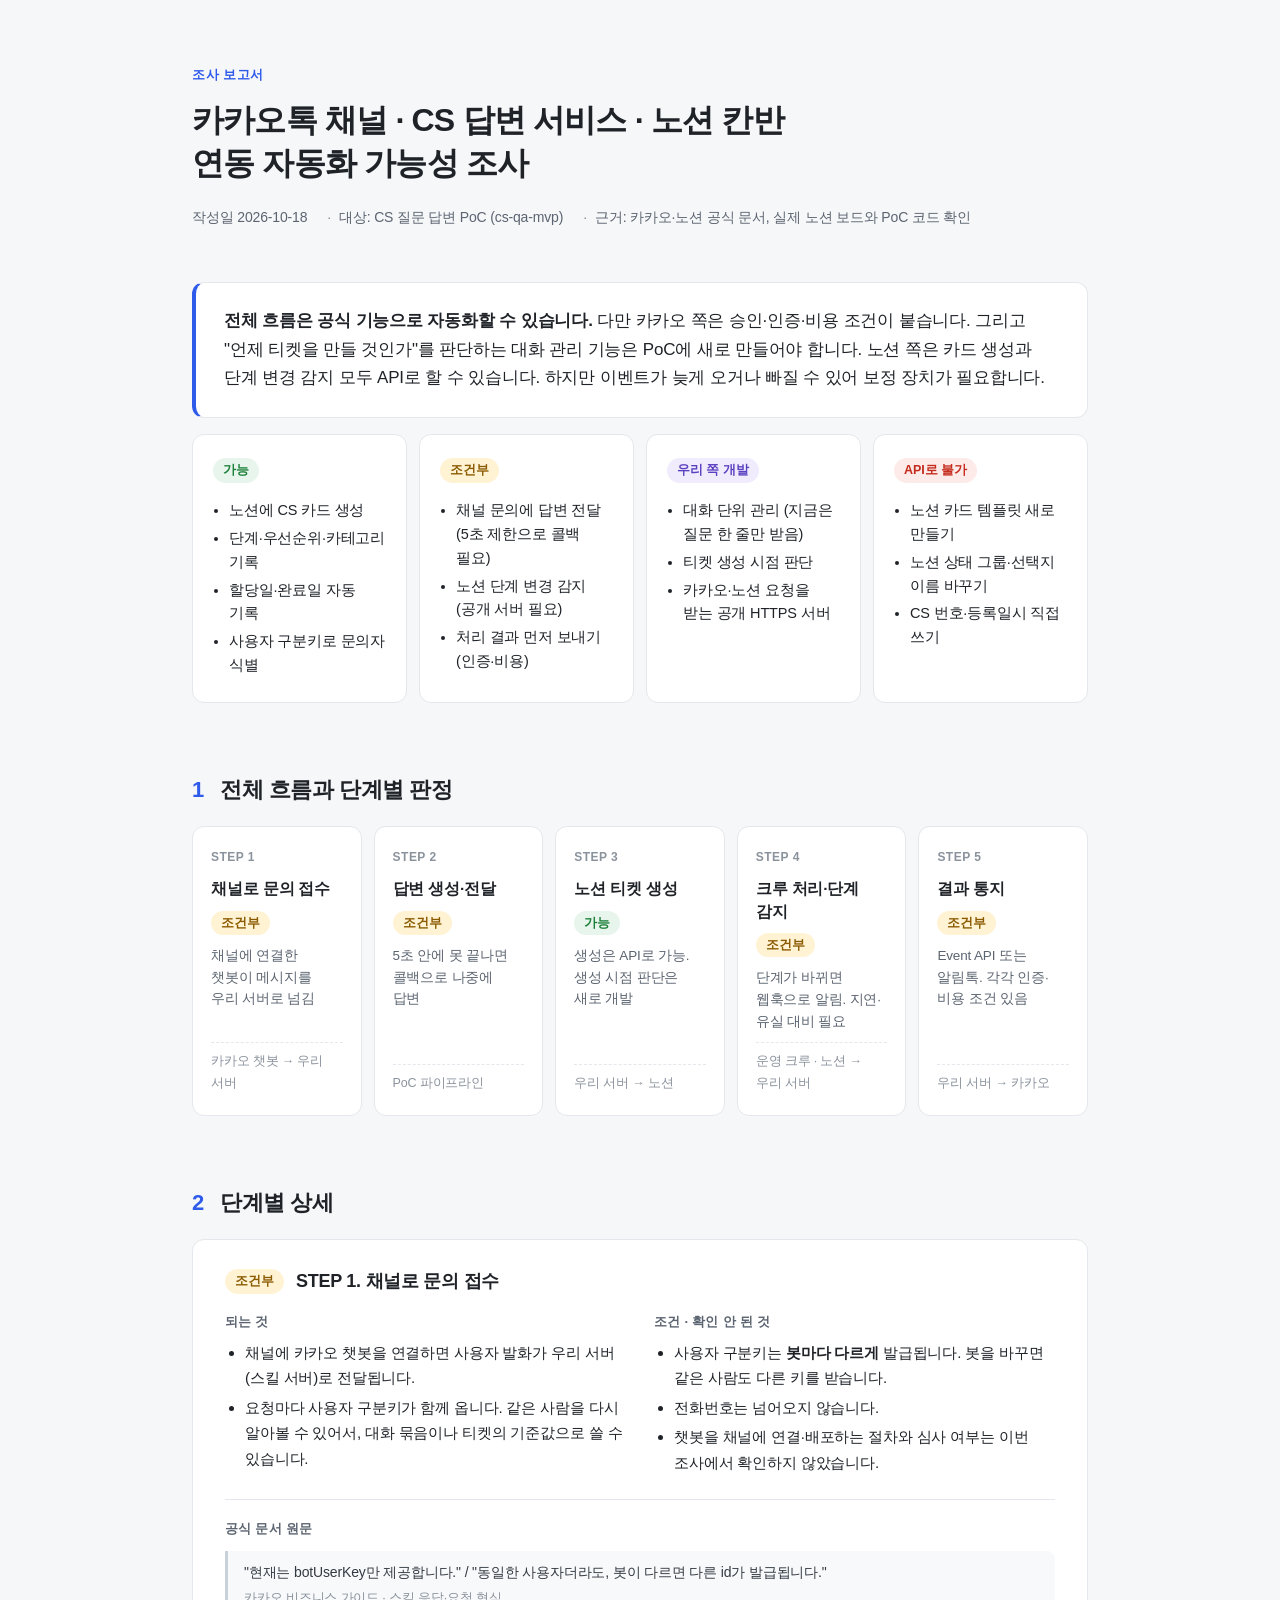
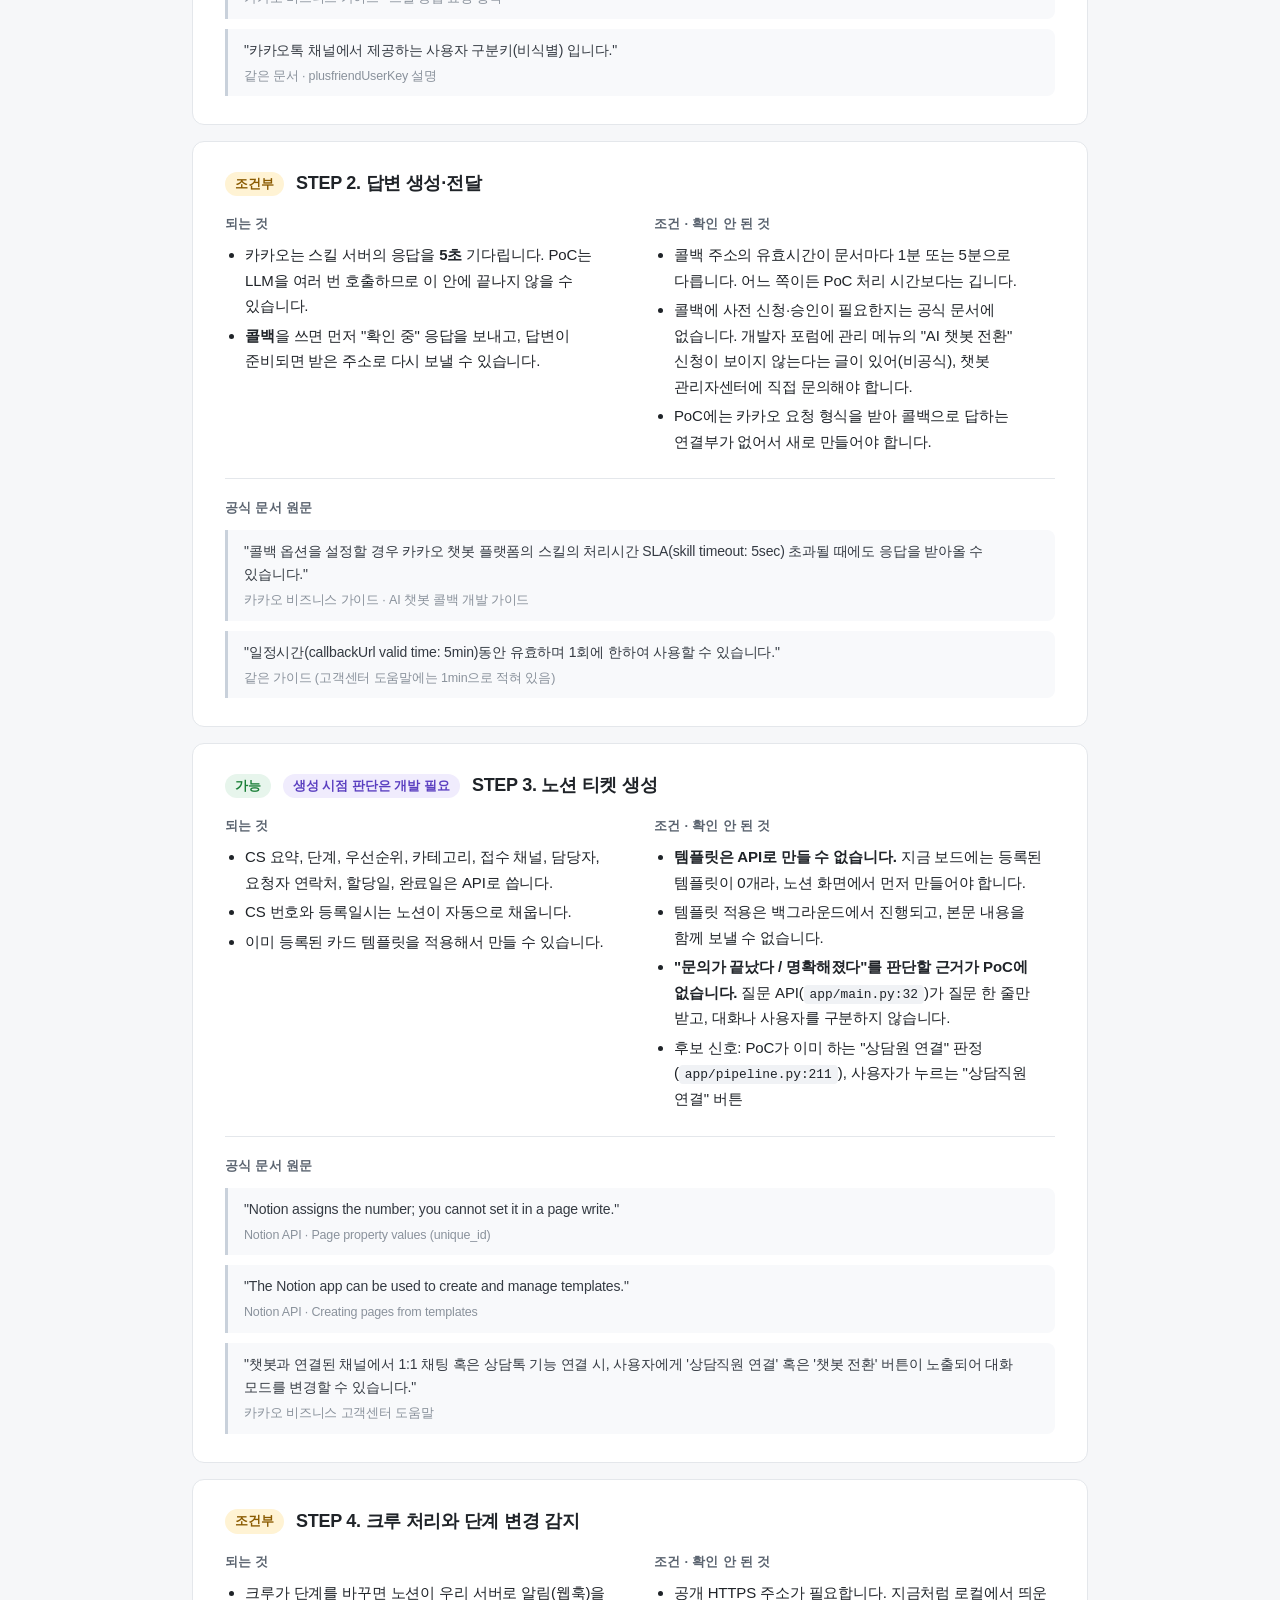
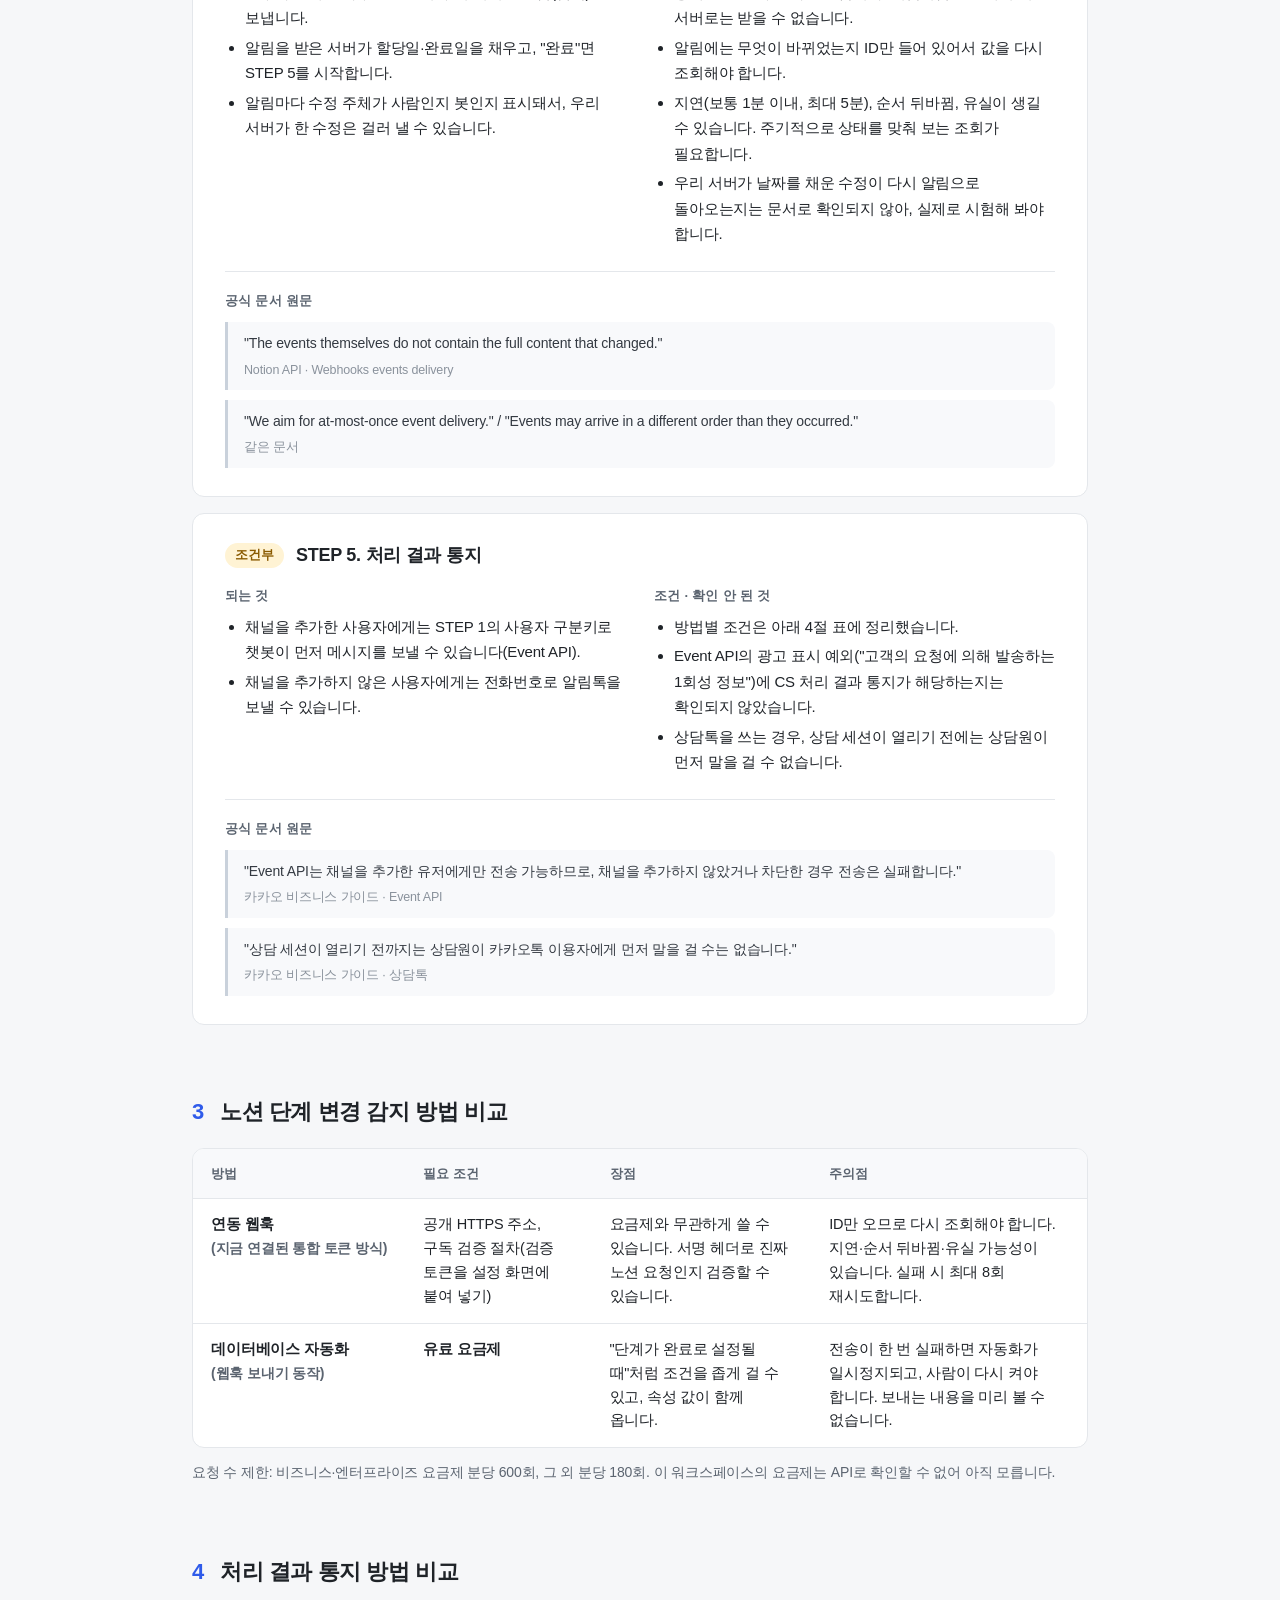
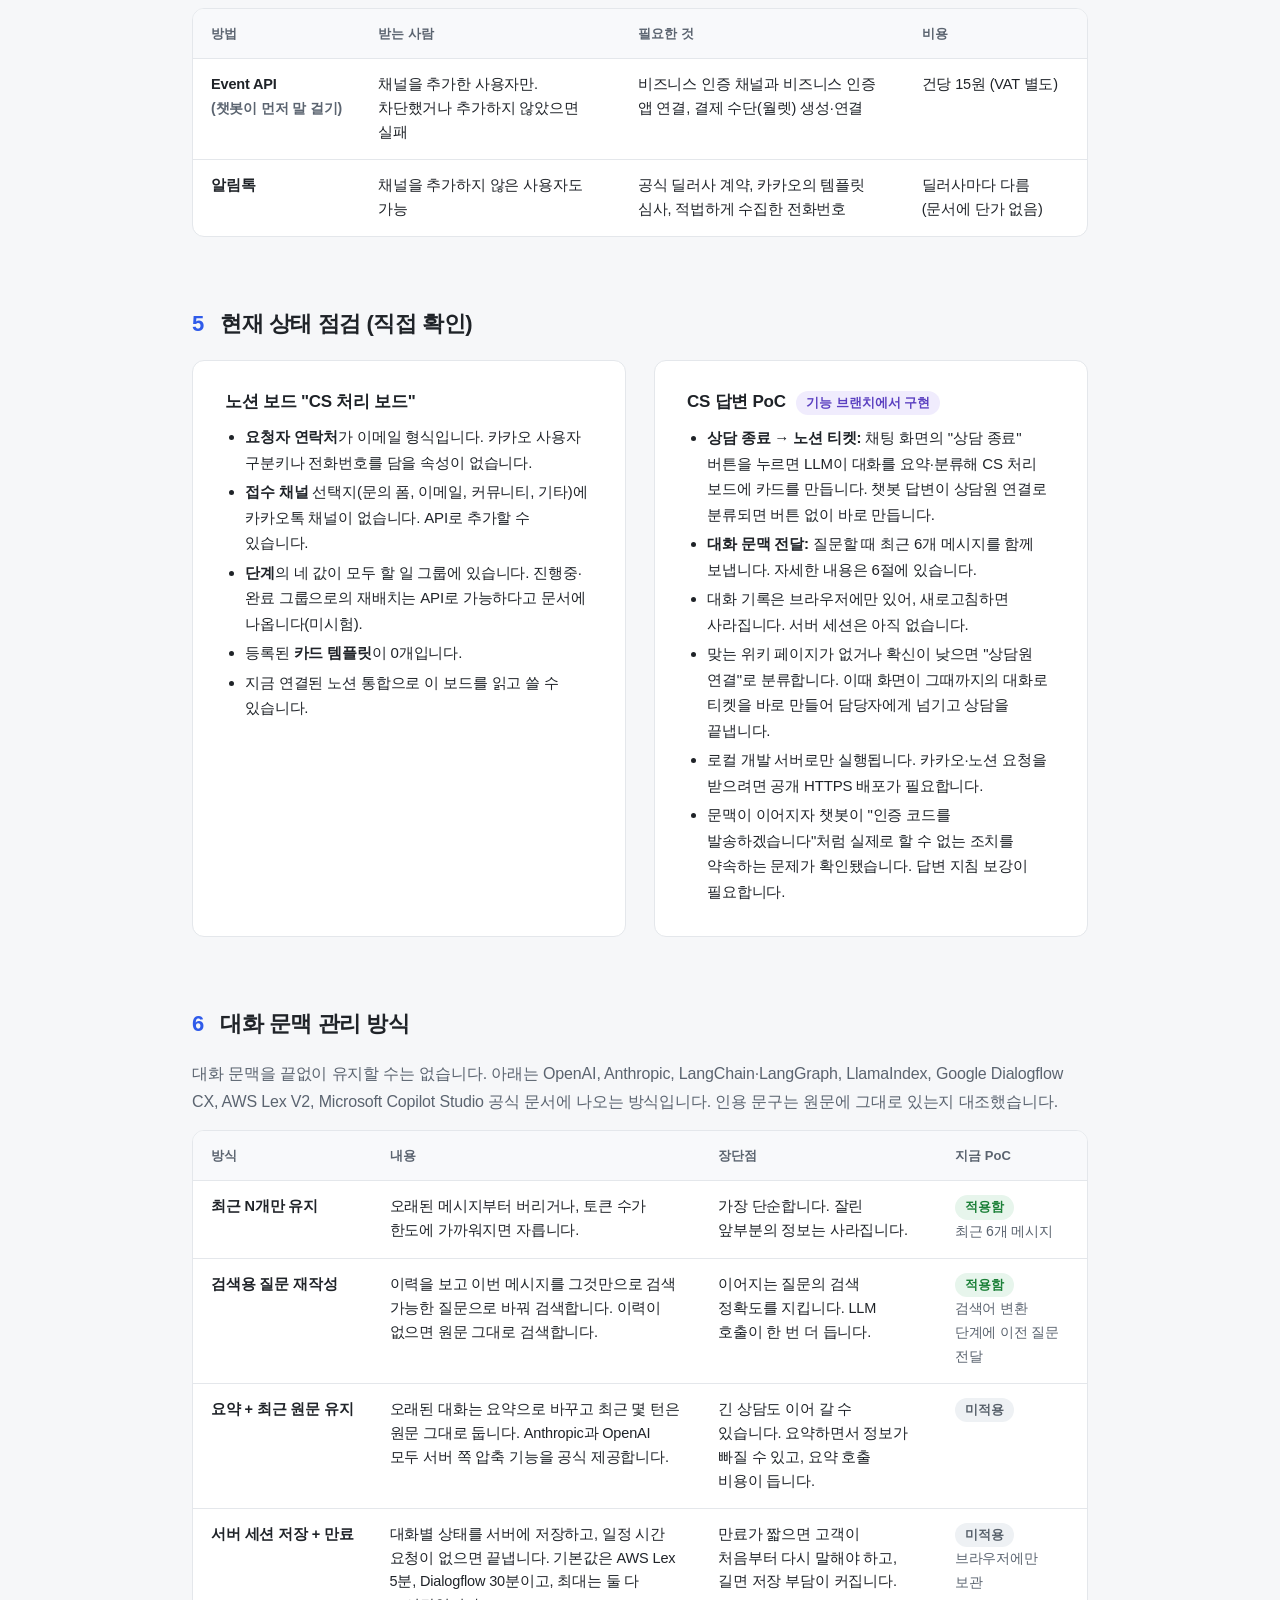
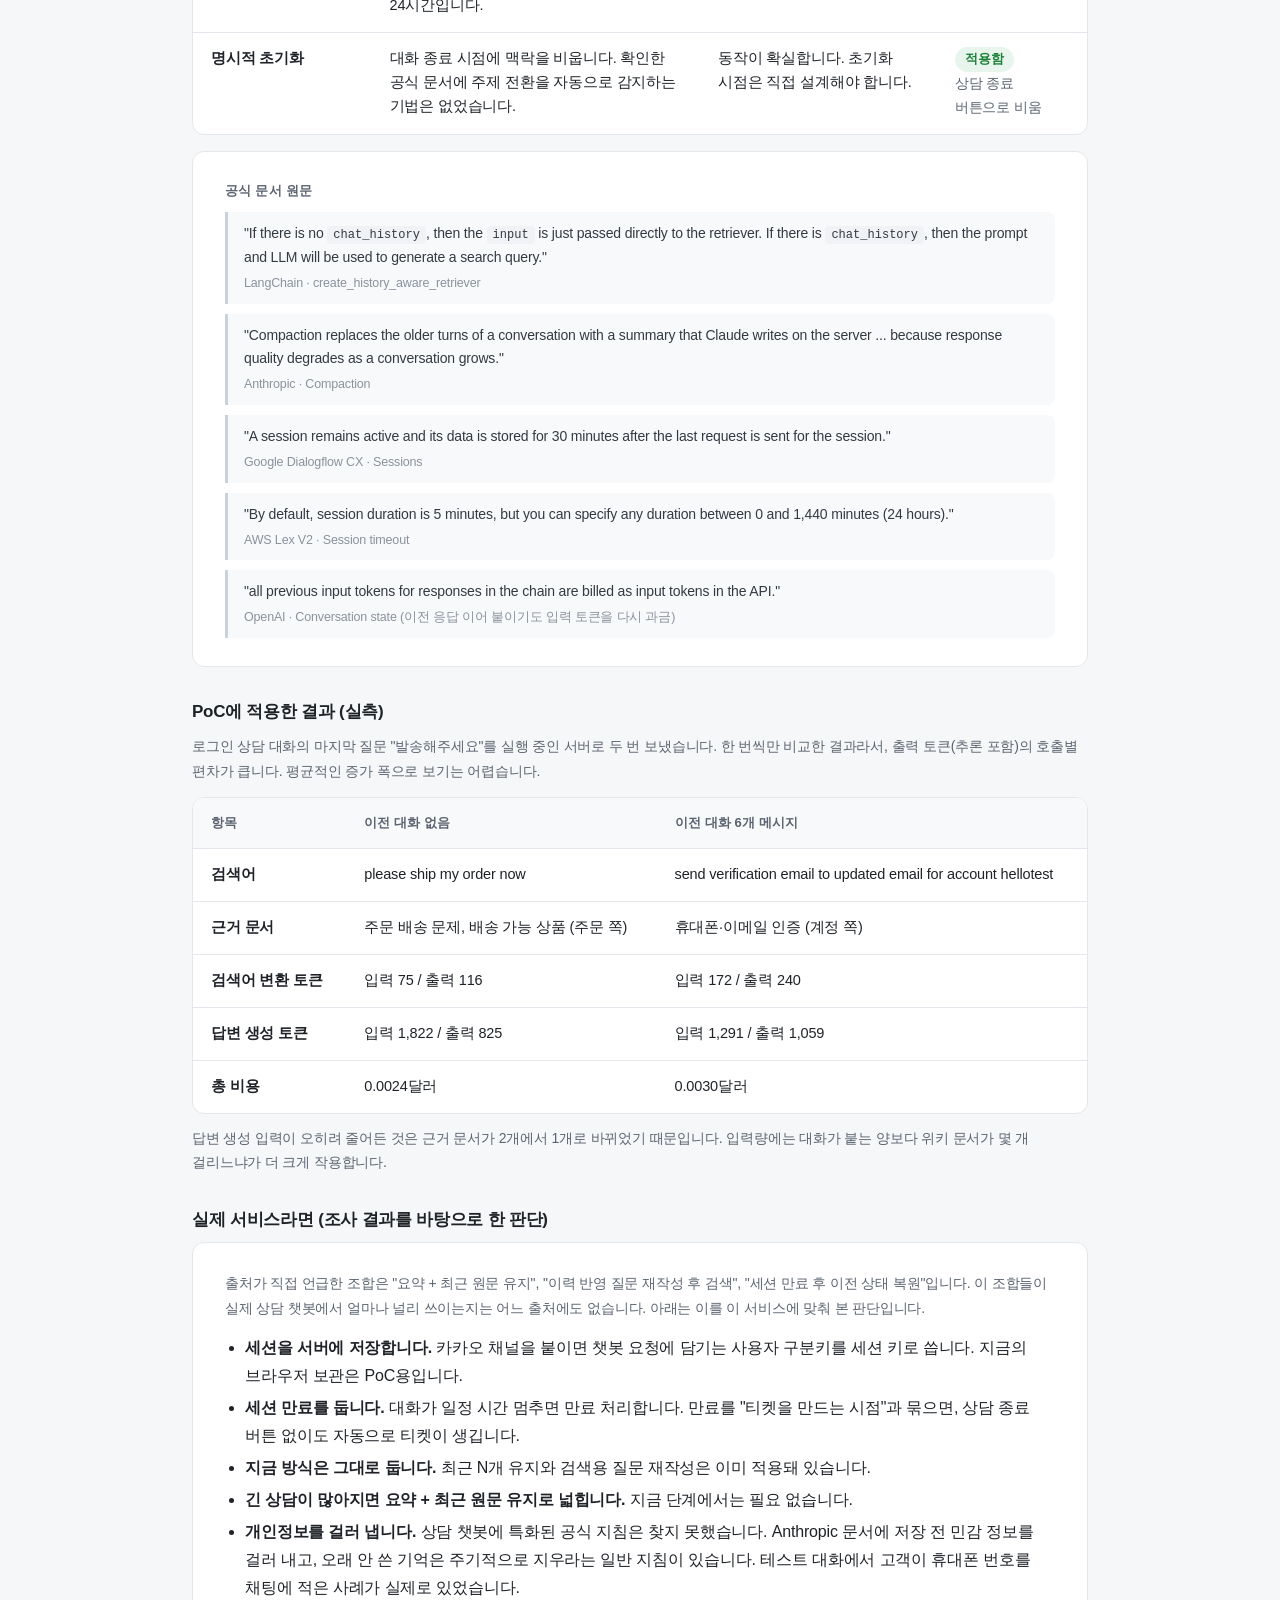
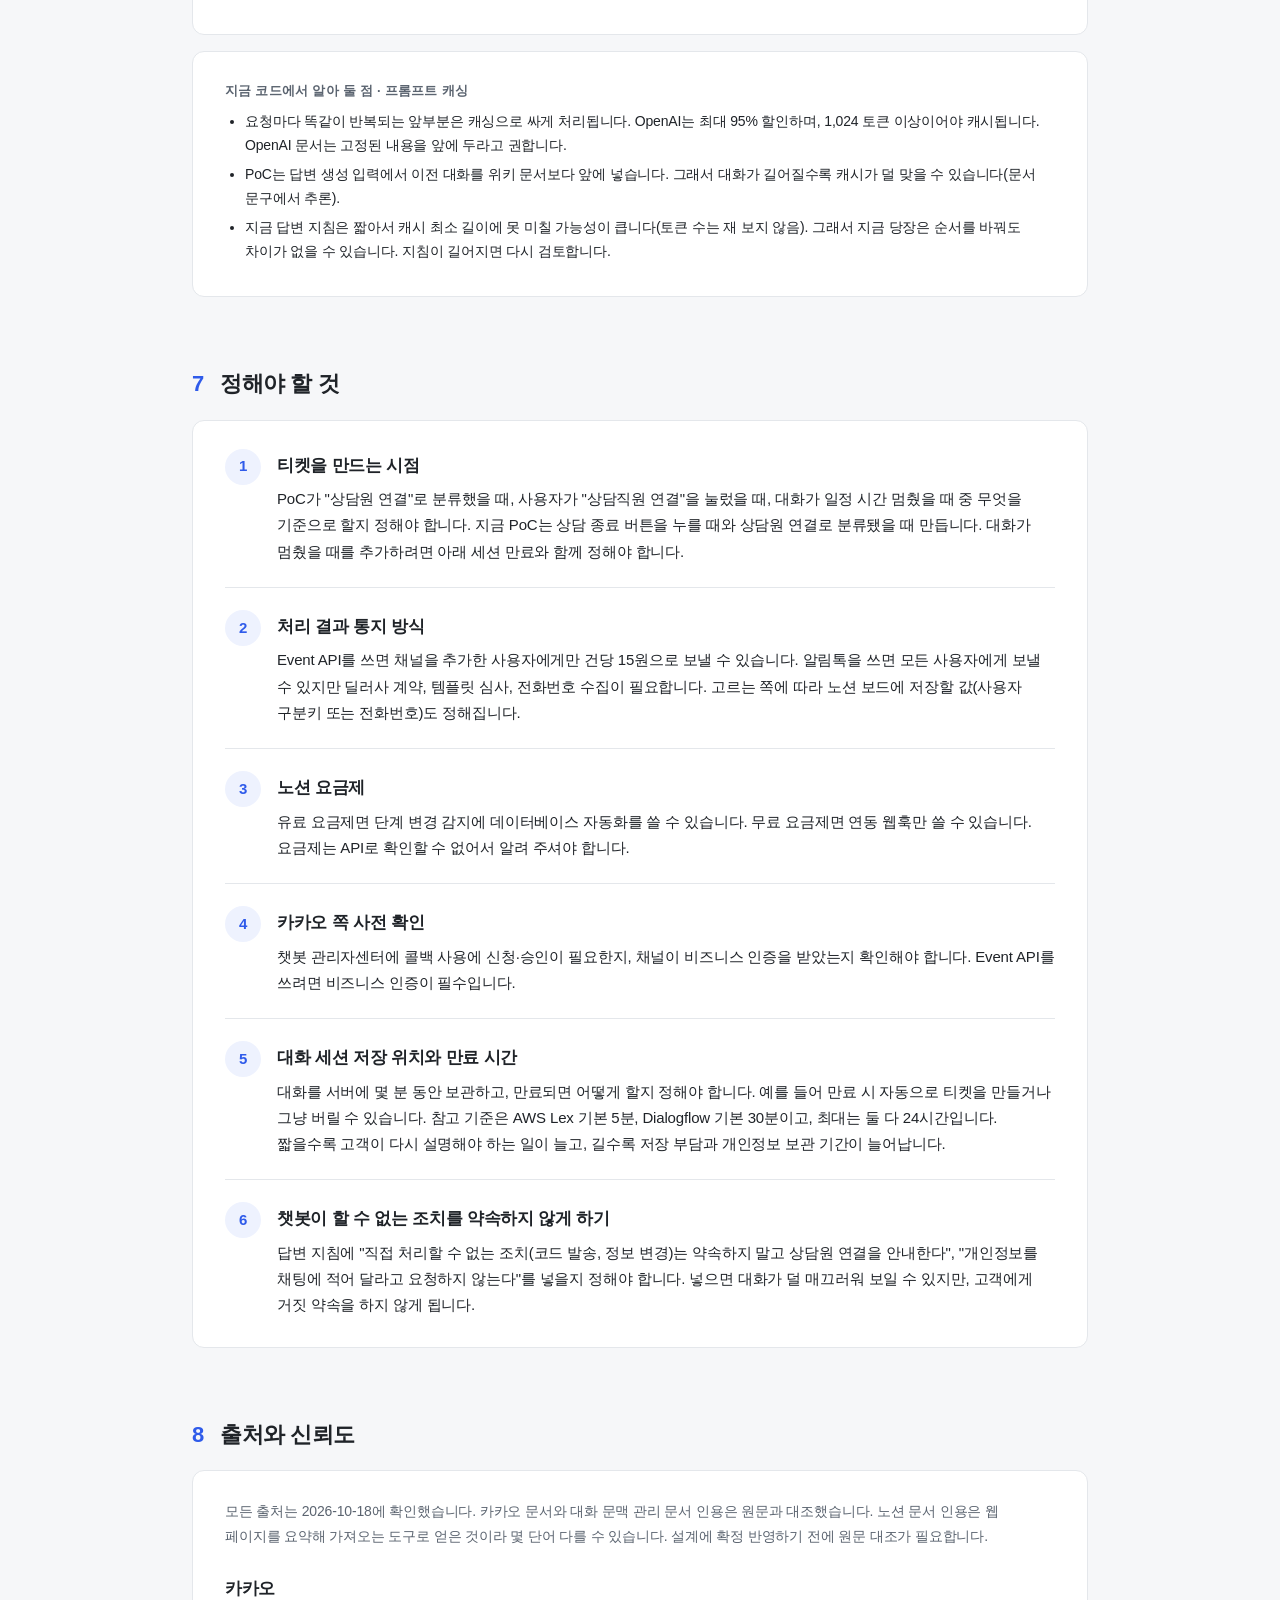
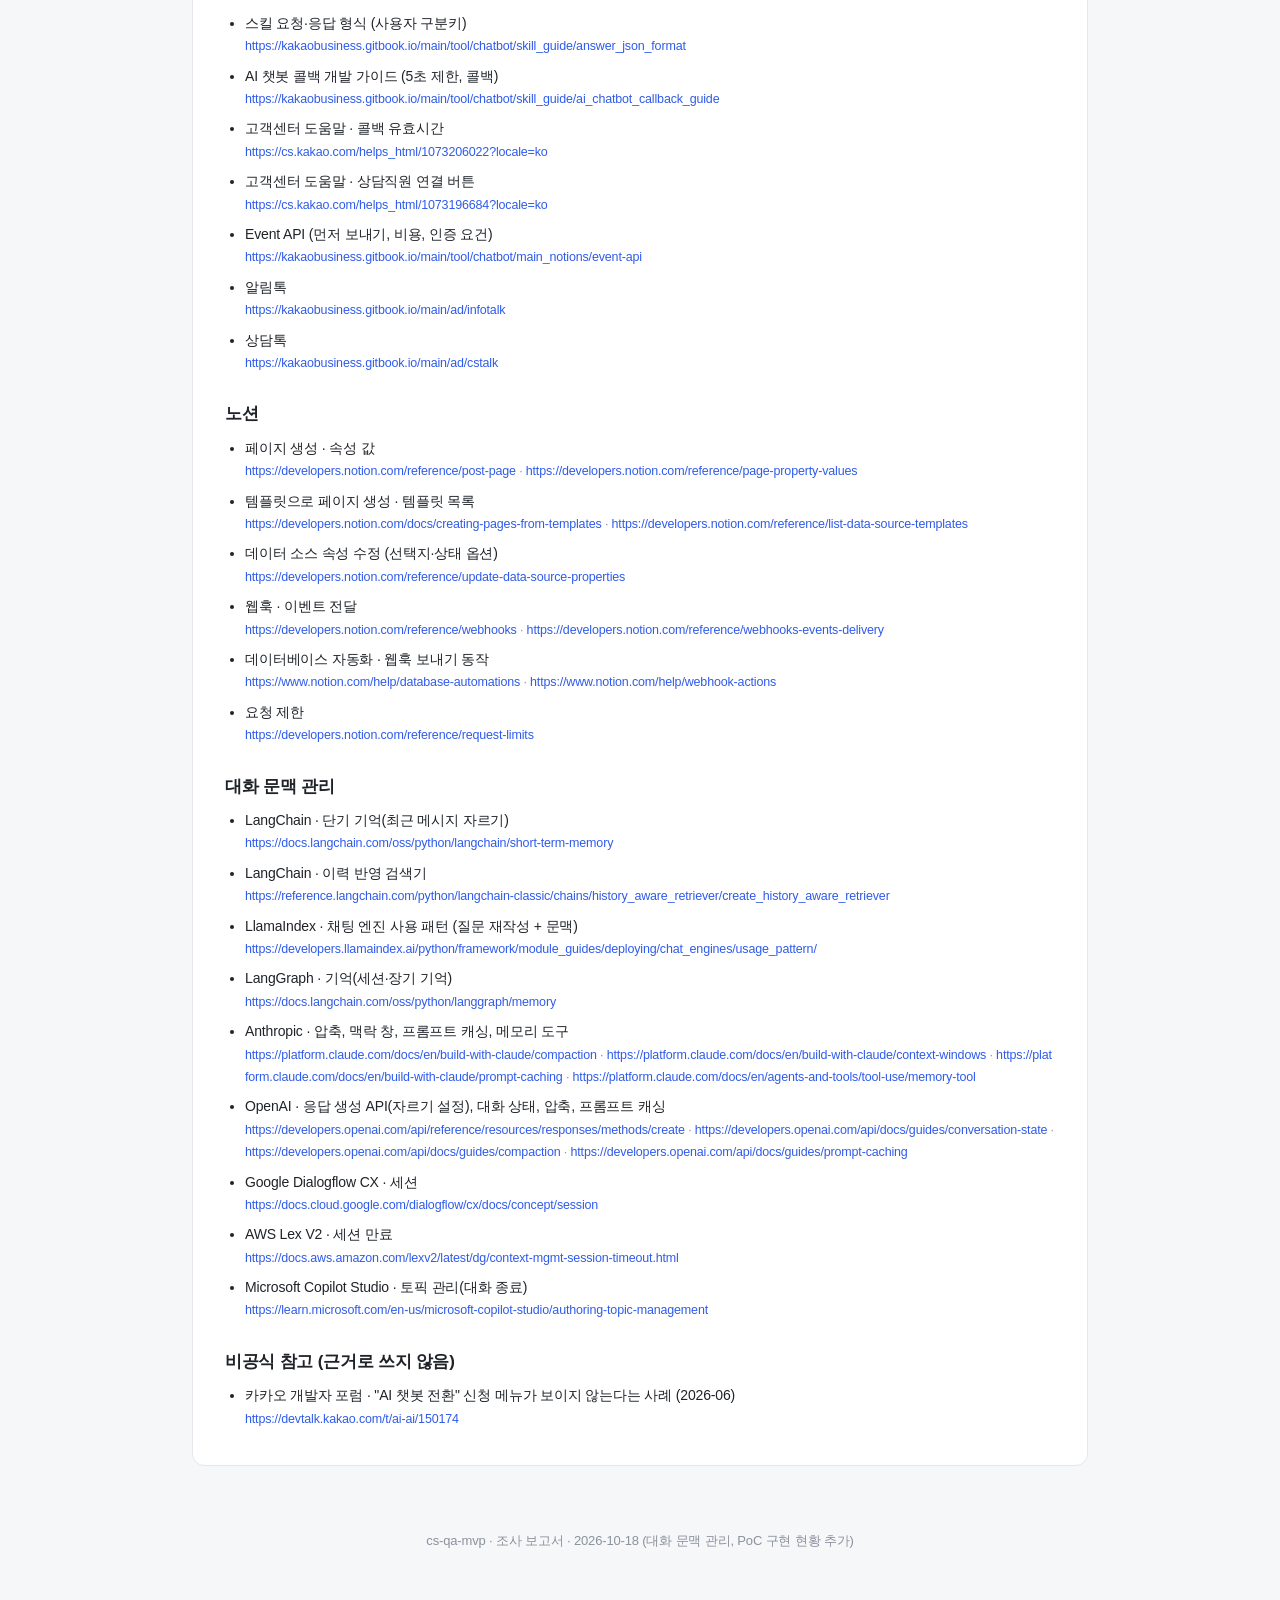
==== docs/cs-automation-report.html @ f2a4e095 "docs: 카카오 채널·노션 연동과 대화 문맥 관리 조사 보고서 추가 카카오톡 채널 챗봇·노션 API 의 자동화 가능 지점과 제약, 대화 문맥 관리 방식, PoC 구현 현황과 결정" ====
<!doctype html>
<html lang="ko">
<head>
<meta charset="utf-8">
<meta name="viewport" content="width=device-width, initial-scale=1">
<title>카카오톡 채널 · CS 답변 서비스 · 노션 칸반 연동 조사 보고서</title>
<style>
  :root {
    --text: #1f2328;
    --muted: #5b6470;
    --faint: #8a929c;
    --line: #e4e7eb;
    --bg: #f6f7f9;
    --card: #ffffff;
    --accent: #2f5bea;
    --accent-soft: #eef2fe;
    --ok: #1a7f37;      --ok-bg: #e7f5ec;
    --cond: #8a5a00;    --cond-bg: #fff3d4;
    --no: #c42b1c;      --no-bg: #fdebe9;
    --dev: #5a3fc0;     --dev-bg: #f0ecfd;
    --unk: #57606a;     --unk-bg: #eef1f4;
    --radius: 12px;
  }
  * { box-sizing: border-box; }
  html { -webkit-text-size-adjust: 100%; }
  body {
    margin: 0;
    background: var(--bg);
    color: var(--text);
    font-family: "Pretendard", -apple-system, BlinkMacSystemFont, "Apple SD Gothic Neo", "Noto Sans KR", "Malgun Gothic", sans-serif;
    font-size: 16px;
    line-height: 1.75;
    letter-spacing: -0.01em;
    word-break: keep-all;
    overflow-wrap: break-word;
  }
  .page { max-width: 960px; margin: 0 auto; padding: 64px 32px 96px; }

  /* 머리말 */
  header { margin-bottom: 48px; }
  .eyebrow { font-size: 13px; font-weight: 600; letter-spacing: 0.04em; color: var(--accent); margin: 0 0 12px; }
  h1 { font-size: 32px; line-height: 1.35; letter-spacing: -0.025em; margin: 0 0 16px; }
  .meta { display: flex; flex-wrap: wrap; gap: 8px 20px; font-size: 14px; color: var(--muted); margin: 0; padding: 0; list-style: none; }
  .meta li::before { content: "·"; margin-right: 8px; color: var(--faint); }
  .meta li:first-child::before { content: none; }

  /* 제목 계층 */
  h2 { font-size: 22px; line-height: 1.4; letter-spacing: -0.02em; margin: 64px 0 20px; padding-top: 8px; }
  h2 .num { display: inline-block; min-width: 28px; color: var(--accent); }
  h3 { font-size: 17px; line-height: 1.5; letter-spacing: -0.015em; margin: 28px 0 10px; }
  h3:first-child { margin-top: 0; }
  p { margin: 0 0 14px; }
  p:last-child { margin-bottom: 0; }
  ul { margin: 0 0 14px; padding-left: 20px; }
  ul:last-child { margin-bottom: 0; }
  li { margin: 4px 0; }
  a { color: var(--accent); text-decoration: none; }
  a:hover { text-decoration: underline; }
  code { font-family: "SF Mono", Menlo, Consolas, monospace; font-size: 0.86em; background: #f0f2f5; padding: 2px 6px; border-radius: 4px; letter-spacing: 0; }
  .muted { color: var(--muted); }
  .small { font-size: 14px; }

  /* 카드 */
  .card { background: var(--card); border: 1px solid var(--line); border-radius: var(--radius); padding: 28px 32px; }
  .card + .card { margin-top: 16px; }
  .grid2 > .card + .card { margin-top: 0; }

  /* 결론 박스 */
  .conclusion { background: var(--card); border: 1px solid var(--line); border-left: 4px solid var(--accent); border-radius: var(--radius); padding: 24px 28px; font-size: 17px; line-height: 1.7; }
  .conclusion strong { color: var(--text); }

  /* 요약 4칸 */
  .summary { display: grid; grid-template-columns: repeat(4, 1fr); gap: 12px; margin-top: 16px; }
  .sum { background: var(--card); border: 1px solid var(--line); border-radius: var(--radius); padding: 20px; }
  .sum .badge { margin-bottom: 12px; }
  .sum ul { padding-left: 16px; font-size: 14.5px; line-height: 1.65; }

  /* 판정 배지 */
  .badge { display: inline-block; font-size: 12.5px; font-weight: 700; line-height: 1; padding: 6px 10px; border-radius: 999px; letter-spacing: 0; white-space: nowrap; }
  .ok { color: var(--ok); background: var(--ok-bg); }
  .cond { color: var(--cond); background: var(--cond-bg); }
  .no { color: var(--no); background: var(--no-bg); }
  .dev { color: var(--dev); background: var(--dev-bg); }
  .unk { color: var(--unk); background: var(--unk-bg); }

  /* 흐름도 */
  .flow { display: grid; grid-template-columns: repeat(5, 1fr); gap: 12px; counter-reset: step; }
  .step { position: relative; background: var(--card); border: 1px solid var(--line); border-radius: var(--radius); padding: 20px 18px; display: flex; flex-direction: column; gap: 10px; }
  .step .no-label { font-size: 12px; font-weight: 700; color: var(--faint); letter-spacing: 0.04em; }
  .step .title { font-size: 15.5px; font-weight: 700; line-height: 1.45; }
  .step .desc { font-size: 13.5px; line-height: 1.6; color: var(--muted); }
  .step .who { font-size: 12.5px; color: var(--faint); margin-top: auto; padding-top: 8px; border-top: 1px dashed var(--line); }

  /* 단계 상세 */
  .detail-head { display: flex; align-items: center; gap: 12px; flex-wrap: wrap; margin-bottom: 16px; }
  .detail-head h3 { margin: 0; font-size: 18px; }
  .grid2 { display: grid; grid-template-columns: 1fr 1fr; gap: 20px 28px; }
  .block-label { font-size: 13px; font-weight: 700; color: var(--muted); letter-spacing: 0.02em; margin: 0 0 6px; }
  .grid2 ul { font-size: 15px; line-height: 1.7; }

  /* 원문 인용 */
  .quotes { margin-top: 20px; padding-top: 18px; border-top: 1px solid var(--line); }
  blockquote { margin: 10px 0 0; padding: 10px 16px; background: #f8f9fb; border-left: 3px solid #c9d1db; border-radius: 0 8px 8px 0; font-size: 14px; line-height: 1.65; color: #343a42; }
  blockquote cite { display: block; margin-top: 4px; font-style: normal; font-size: 12.5px; color: var(--faint); }

  /* 표 */
  .table-wrap { overflow-x: auto; background: var(--card); border: 1px solid var(--line); border-radius: var(--radius); }
  table { width: 100%; border-collapse: collapse; font-size: 14.5px; line-height: 1.65; }
  th, td { text-align: left; vertical-align: top; padding: 14px 18px; border-bottom: 1px solid var(--line); }
  th { background: #f8f9fb; font-size: 13px; font-weight: 700; color: var(--muted); letter-spacing: 0.01em; white-space: nowrap; }
  tr:last-child td { border-bottom: 0; }
  td:first-child { font-weight: 600; white-space: nowrap; }

  /* 결정 사항 */
  .decision { display: grid; grid-template-columns: 36px 1fr; gap: 0 16px; padding: 22px 0; border-bottom: 1px solid var(--line); }
  .decision:first-child { padding-top: 0; }
  .decision:last-child { border-bottom: 0; padding-bottom: 0; }
  .decision .n { width: 36px; height: 36px; border-radius: 50%; background: var(--accent-soft); color: var(--accent); font-weight: 700; display: flex; align-items: center; justify-content: center; font-size: 15px; }
  .decision h3 { margin: 4px 0 8px; }
  .decision p, .decision ul { font-size: 15px; }

  /* 출처 */
  .sources li { font-size: 14px; line-height: 1.6; margin: 8px 0; }
  .sources .url { color: var(--faint); font-size: 12.5px; word-break: break-all; }

  footer { margin-top: 64px; font-size: 13px; color: var(--faint); text-align: center; }

  @media (max-width: 860px) {
    .flow { grid-template-columns: 1fr; }
    .summary { grid-template-columns: 1fr 1fr; }
    .grid2 { grid-template-columns: 1fr; }
  }
  @media (max-width: 560px) {
    .page { padding: 40px 18px 72px; }
    h1 { font-size: 26px; }
    .card { padding: 22px 20px; }
    .summary { grid-template-columns: 1fr; }
  }
  @media print {
    body { background: #fff; font-size: 13px; }
    .page { padding: 0; max-width: none; }
    .card, .sum, .step, .table-wrap, .conclusion { break-inside: avoid; }
    h2 { margin-top: 36px; }
  }
</style>
</head>
<body>
<main class="page">

<header>
  <p class="eyebrow">조사 보고서</p>
  <h1>카카오톡 채널 · CS 답변 서비스 · 노션 칸반<br>연동 자동화 가능성 조사</h1>
  <ul class="meta">
    <li>작성일 2026-10-18</li>
    <li>대상: CS 질문 답변 PoC (cs-qa-mvp)</li>
    <li>근거: 카카오·노션 공식 문서, 실제 노션 보드와 PoC 코드 확인</li>
  </ul>
</header>

<!-- 결론 -->
<section>
  <div class="conclusion">
    <strong>전체 흐름은 공식 기능으로 자동화할 수 있습니다.</strong> 다만 카카오 쪽은 승인·인증·비용 조건이 붙습니다. 그리고 "언제 티켓을 만들 것인가"를 판단하는 대화 관리 기능은 PoC에 새로 만들어야 합니다.
    노션 쪽은 카드 생성과 단계 변경 감지 모두 API로 할 수 있습니다. 하지만 이벤트가 늦게 오거나 빠질 수 있어 보정 장치가 필요합니다.
  </div>

  <div class="summary">
    <div class="sum">
      <span class="badge ok">가능</span>
      <ul>
        <li>노션에 CS 카드 생성</li>
        <li>단계·우선순위·카테고리 기록</li>
        <li>할당일·완료일 자동 기록</li>
        <li>사용자 구분키로 문의자 식별</li>
      </ul>
    </div>
    <div class="sum">
      <span class="badge cond">조건부</span>
      <ul>
        <li>채널 문의에 답변 전달 (5초 제한으로 콜백 필요)</li>
        <li>노션 단계 변경 감지 (공개 서버 필요)</li>
        <li>처리 결과 먼저 보내기 (인증·비용)</li>
      </ul>
    </div>
    <div class="sum">
      <span class="badge dev">우리 쪽 개발</span>
      <ul>
        <li>대화 단위 관리 (지금은 질문 한 줄만 받음)</li>
        <li>티켓 생성 시점 판단</li>
        <li>카카오·노션 요청을 받는 공개 HTTPS 서버</li>
      </ul>
    </div>
    <div class="sum">
      <span class="badge no">API로 불가</span>
      <ul>
        <li>노션 카드 템플릿 새로 만들기</li>
        <li>노션 상태 그룹·선택지 이름 바꾸기</li>
        <li>CS 번호·등록일시 직접 쓰기</li>
      </ul>
    </div>
  </div>
</section>

<!-- 전체 흐름 -->
<section>
  <h2><span class="num">1</span>전체 흐름과 단계별 판정</h2>
  <div class="flow">
    <div class="step">
      <span class="no-label">STEP 1</span>
      <span class="title">채널로 문의 접수</span>
      <span class="badge cond" style="align-self:flex-start">조건부</span>
      <span class="desc">채널에 연결한 챗봇이 메시지를 우리 서버로 넘김</span>
      <span class="who">카카오 챗봇 → 우리 서버</span>
    </div>
    <div class="step">
      <span class="no-label">STEP 2</span>
      <span class="title">답변 생성·전달</span>
      <span class="badge cond" style="align-self:flex-start">조건부</span>
      <span class="desc">5초 안에 못 끝나면 콜백으로 나중에 답변</span>
      <span class="who">PoC 파이프라인</span>
    </div>
    <div class="step">
      <span class="no-label">STEP 3</span>
      <span class="title">노션 티켓 생성</span>
      <span class="badge ok" style="align-self:flex-start">가능</span>
      <span class="desc">생성은 API로 가능. 생성 시점 판단은 새로 개발</span>
      <span class="who">우리 서버 → 노션</span>
    </div>
    <div class="step">
      <span class="no-label">STEP 4</span>
      <span class="title">크루 처리·단계 감지</span>
      <span class="badge cond" style="align-self:flex-start">조건부</span>
      <span class="desc">단계가 바뀌면 웹훅으로 알림. 지연·유실 대비 필요</span>
      <span class="who">운영 크루 · 노션 → 우리 서버</span>
    </div>
    <div class="step">
      <span class="no-label">STEP 5</span>
      <span class="title">결과 통지</span>
      <span class="badge cond" style="align-self:flex-start">조건부</span>
      <span class="desc">Event API 또는 알림톡. 각각 인증·비용 조건 있음</span>
      <span class="who">우리 서버 → 카카오</span>
    </div>
  </div>
</section>

<!-- 단계별 상세 -->
<section>
  <h2><span class="num">2</span>단계별 상세</h2>

  <div class="card">
    <div class="detail-head"><span class="badge cond">조건부</span><h3>STEP 1. 채널로 문의 접수</h3></div>
    <div class="grid2">
      <div>
        <p class="block-label">되는 것</p>
        <ul>
          <li>채널에 카카오 챗봇을 연결하면 사용자 발화가 우리 서버(스킬 서버)로 전달됩니다.</li>
          <li>요청마다 사용자 구분키가 함께 옵니다. 같은 사람을 다시 알아볼 수 있어서, 대화 묶음이나 티켓의 기준값으로 쓸 수 있습니다.</li>
        </ul>
      </div>
      <div>
        <p class="block-label">조건 · 확인 안 된 것</p>
        <ul>
          <li>사용자 구분키는 <strong>봇마다 다르게</strong> 발급됩니다. 봇을 바꾸면 같은 사람도 다른 키를 받습니다.</li>
          <li>전화번호는 넘어오지 않습니다.</li>
          <li>챗봇을 채널에 연결·배포하는 절차와 심사 여부는 이번 조사에서 확인하지 않았습니다.</li>
        </ul>
      </div>
    </div>
    <div class="quotes">
      <p class="block-label">공식 문서 원문</p>
      <blockquote>"현재는 botUserKey만 제공합니다." / "동일한 사용자더라도, 봇이 다르면 다른 id가 발급됩니다."<cite>카카오 비즈니스 가이드 · 스킬 응답·요청 형식</cite></blockquote>
      <blockquote>"카카오톡 채널에서 제공하는 사용자 구분키(비식별) 입니다."<cite>같은 문서 · plusfriendUserKey 설명</cite></blockquote>
    </div>
  </div>

  <div class="card">
    <div class="detail-head"><span class="badge cond">조건부</span><h3>STEP 2. 답변 생성·전달</h3></div>
    <div class="grid2">
      <div>
        <p class="block-label">되는 것</p>
        <ul>
          <li>카카오는 스킬 서버의 응답을 <strong>5초</strong> 기다립니다. PoC는 LLM을 여러 번 호출하므로 이 안에 끝나지 않을 수 있습니다.</li>
          <li><strong>콜백</strong>을 쓰면 먼저 "확인 중" 응답을 보내고, 답변이 준비되면 받은 주소로 다시 보낼 수 있습니다.</li>
        </ul>
      </div>
      <div>
        <p class="block-label">조건 · 확인 안 된 것</p>
        <ul>
          <li>콜백 주소의 유효시간이 문서마다 1분 또는 5분으로 다릅니다. 어느 쪽이든 PoC 처리 시간보다는 깁니다.</li>
          <li>콜백에 사전 신청·승인이 필요한지는 공식 문서에 없습니다. 개발자 포럼에 관리 메뉴의 "AI 챗봇 전환" 신청이 보이지 않는다는 글이 있어(비공식), 챗봇 관리자센터에 직접 문의해야 합니다.</li>
          <li>PoC에는 카카오 요청 형식을 받아 콜백으로 답하는 연결부가 없어서 새로 만들어야 합니다.</li>
        </ul>
      </div>
    </div>
    <div class="quotes">
      <p class="block-label">공식 문서 원문</p>
      <blockquote>"콜백 옵션을 설정할 경우 카카오 챗봇 플랫폼의 스킬의 처리시간 SLA(skill timeout: 5sec) 초과될 때에도 응답을 받아올 수 있습니다."<cite>카카오 비즈니스 가이드 · AI 챗봇 콜백 개발 가이드</cite></blockquote>
      <blockquote>"일정시간(callbackUrl valid time: 5min)동안 유효하며 1회에 한하여 사용할 수 있습니다."<cite>같은 가이드 (고객센터 도움말에는 1min으로 적혀 있음)</cite></blockquote>
    </div>
  </div>

  <div class="card">
    <div class="detail-head"><span class="badge ok">가능</span><span class="badge dev">생성 시점 판단은 개발 필요</span><h3>STEP 3. 노션 티켓 생성</h3></div>
    <div class="grid2">
      <div>
        <p class="block-label">되는 것</p>
        <ul>
          <li>CS 요약, 단계, 우선순위, 카테고리, 접수 채널, 담당자, 요청자 연락처, 할당일, 완료일은 API로 씁니다.</li>
          <li>CS 번호와 등록일시는 노션이 자동으로 채웁니다.</li>
          <li>이미 등록된 카드 템플릿을 적용해서 만들 수 있습니다.</li>
        </ul>
      </div>
      <div>
        <p class="block-label">조건 · 확인 안 된 것</p>
        <ul>
          <li><strong>템플릿은 API로 만들 수 없습니다.</strong> 지금 보드에는 등록된 템플릿이 0개라, 노션 화면에서 먼저 만들어야 합니다.</li>
          <li>템플릿 적용은 백그라운드에서 진행되고, 본문 내용을 함께 보낼 수 없습니다.</li>
          <li><strong>"문의가 끝났다 / 명확해졌다"를 판단할 근거가 PoC에 없습니다.</strong> 질문 API(<code>app/main.py:32</code>)가 질문 한 줄만 받고, 대화나 사용자를 구분하지 않습니다.</li>
          <li>후보 신호: PoC가 이미 하는 "상담원 연결" 판정(<code>app/pipeline.py:211</code>), 사용자가 누르는 "상담직원 연결" 버튼</li>
        </ul>
      </div>
    </div>
    <div class="quotes">
      <p class="block-label">공식 문서 원문</p>
      <blockquote>"Notion assigns the number; you cannot set it in a page write."<cite>Notion API · Page property values (unique_id)</cite></blockquote>
      <blockquote>"The Notion app can be used to create and manage templates."<cite>Notion API · Creating pages from templates</cite></blockquote>
      <blockquote>"챗봇과 연결된 채널에서 1:1 채팅 혹은 상담톡 기능 연결 시, 사용자에게 '상담직원 연결' 혹은 '챗봇 전환' 버튼이 노출되어 대화 모드를 변경할 수 있습니다."<cite>카카오 비즈니스 고객센터 도움말</cite></blockquote>
    </div>
  </div>

  <div class="card">
    <div class="detail-head"><span class="badge cond">조건부</span><h3>STEP 4. 크루 처리와 단계 변경 감지</h3></div>
    <div class="grid2">
      <div>
        <p class="block-label">되는 것</p>
        <ul>
          <li>크루가 단계를 바꾸면 노션이 우리 서버로 알림(웹훅)을 보냅니다.</li>
          <li>알림을 받은 서버가 할당일·완료일을 채우고, "완료"면 STEP 5를 시작합니다.</li>
          <li>알림마다 수정 주체가 사람인지 봇인지 표시돼서, 우리 서버가 한 수정은 걸러 낼 수 있습니다.</li>
        </ul>
      </div>
      <div>
        <p class="block-label">조건 · 확인 안 된 것</p>
        <ul>
          <li>공개 HTTPS 주소가 필요합니다. 지금처럼 로컬에서 띄운 서버로는 받을 수 없습니다.</li>
          <li>알림에는 무엇이 바뀌었는지 ID만 들어 있어서 값을 다시 조회해야 합니다.</li>
          <li>지연(보통 1분 이내, 최대 5분), 순서 뒤바뀜, 유실이 생길 수 있습니다. 주기적으로 상태를 맞춰 보는 조회가 필요합니다.</li>
          <li>우리 서버가 날짜를 채운 수정이 다시 알림으로 돌아오는지는 문서로 확인되지 않아, 실제로 시험해 봐야 합니다.</li>
        </ul>
      </div>
    </div>
    <div class="quotes">
      <p class="block-label">공식 문서 원문</p>
      <blockquote>"The events themselves do not contain the full content that changed."<cite>Notion API · Webhooks events delivery</cite></blockquote>
      <blockquote>"We aim for at-most-once event delivery." / "Events may arrive in a different order than they occurred."<cite>같은 문서</cite></blockquote>
    </div>
  </div>

  <div class="card">
    <div class="detail-head"><span class="badge cond">조건부</span><h3>STEP 5. 처리 결과 통지</h3></div>
    <div class="grid2">
      <div>
        <p class="block-label">되는 것</p>
        <ul>
          <li>채널을 추가한 사용자에게는 STEP 1의 사용자 구분키로 챗봇이 먼저 메시지를 보낼 수 있습니다(Event API).</li>
          <li>채널을 추가하지 않은 사용자에게는 전화번호로 알림톡을 보낼 수 있습니다.</li>
        </ul>
      </div>
      <div>
        <p class="block-label">조건 · 확인 안 된 것</p>
        <ul>
          <li>방법별 조건은 아래 4절 표에 정리했습니다.</li>
          <li>Event API의 광고 표시 예외("고객의 요청에 의해 발송하는 1회성 정보")에 CS 처리 결과 통지가 해당하는지는 확인되지 않았습니다.</li>
          <li>상담톡을 쓰는 경우, 상담 세션이 열리기 전에는 상담원이 먼저 말을 걸 수 없습니다.</li>
        </ul>
      </div>
    </div>
    <div class="quotes">
      <p class="block-label">공식 문서 원문</p>
      <blockquote>"Event API는 채널을 추가한 유저에게만 전송 가능하므로, 채널을 추가하지 않았거나 차단한 경우 전송은 실패합니다."<cite>카카오 비즈니스 가이드 · Event API</cite></blockquote>
      <blockquote>"상담 세션이 열리기 전까지는 상담원이 카카오톡 이용자에게 먼저 말을 걸 수는 없습니다."<cite>카카오 비즈니스 가이드 · 상담톡</cite></blockquote>
    </div>
  </div>
</section>

<!-- 노션 감지 방법 비교 -->
<section>
  <h2><span class="num">3</span>노션 단계 변경 감지 방법 비교</h2>
  <div class="table-wrap">
    <table>
      <thead>
        <tr><th>방법</th><th>필요 조건</th><th>장점</th><th>주의점</th></tr>
      </thead>
      <tbody>
        <tr>
          <td>연동 웹훅<br><span class="muted small">(지금 연결된 통합 토큰 방식)</span></td>
          <td>공개 HTTPS 주소, 구독 검증 절차(검증 토큰을 설정 화면에 붙여 넣기)</td>
          <td>요금제와 무관하게 쓸 수 있습니다. 서명 헤더로 진짜 노션 요청인지 검증할 수 있습니다.</td>
          <td>ID만 오므로 다시 조회해야 합니다. 지연·순서 뒤바뀜·유실 가능성이 있습니다. 실패 시 최대 8회 재시도합니다.</td>
        </tr>
        <tr>
          <td>데이터베이스 자동화<br><span class="muted small">(웹훅 보내기 동작)</span></td>
          <td><strong>유료 요금제</strong></td>
          <td>"단계가 완료로 설정될 때"처럼 조건을 좁게 걸 수 있고, 속성 값이 함께 옵니다.</td>
          <td>전송이 한 번 실패하면 자동화가 일시정지되고, 사람이 다시 켜야 합니다. 보내는 내용을 미리 볼 수 없습니다.</td>
        </tr>
      </tbody>
    </table>
  </div>
  <p class="muted small" style="margin-top:12px">요청 수 제한: 비즈니스·엔터프라이즈 요금제 분당 600회, 그 외 분당 180회. 이 워크스페이스의 요금제는 API로 확인할 수 없어 아직 모릅니다.</p>
</section>

<!-- 결과 통지 비교 -->
<section>
  <h2><span class="num">4</span>처리 결과 통지 방법 비교</h2>
  <div class="table-wrap">
    <table>
      <thead>
        <tr><th>방법</th><th>받는 사람</th><th>필요한 것</th><th>비용</th></tr>
      </thead>
      <tbody>
        <tr>
          <td>Event API<br><span class="muted small">(챗봇이 먼저 말 걸기)</span></td>
          <td>채널을 추가한 사용자만. 차단했거나 추가하지 않았으면 실패</td>
          <td>비즈니스 인증 채널과 비즈니스 인증 앱 연결, 결제 수단(월렛) 생성·연결</td>
          <td>건당 15원 (VAT 별도)</td>
        </tr>
        <tr>
          <td>알림톡</td>
          <td>채널을 추가하지 않은 사용자도 가능</td>
          <td>공식 딜러사 계약, 카카오의 템플릿 심사, 적법하게 수집한 전화번호</td>
          <td>딜러사마다 다름 (문서에 단가 없음)</td>
        </tr>
      </tbody>
    </table>
  </div>
</section>

<!-- 현재 상태 점검 -->
<section>
  <h2><span class="num">5</span>현재 상태 점검 (직접 확인)</h2>
  <div class="grid2">
    <div class="card">
      <h3>노션 보드 "CS 처리 보드"</h3>
      <ul class="small">
        <li><strong>요청자 연락처</strong>가 이메일 형식입니다. 카카오 사용자 구분키나 전화번호를 담을 속성이 없습니다.</li>
        <li><strong>접수 채널</strong> 선택지(문의 폼, 이메일, 커뮤니티, 기타)에 카카오톡 채널이 없습니다. API로 추가할 수 있습니다.</li>
        <li><strong>단계</strong>의 네 값이 모두 할 일 그룹에 있습니다. 진행중·완료 그룹으로의 재배치는 API로 가능하다고 문서에 나옵니다(미시험).</li>
        <li>등록된 <strong>카드 템플릿</strong>이 0개입니다.</li>
        <li>지금 연결된 노션 통합으로 이 보드를 읽고 쓸 수 있습니다.</li>
      </ul>
    </div>
    <div class="card">
      <h3>CS 답변 PoC <span class="badge dev" style="margin-left:6px">기능 브랜치에서 구현</span></h3>
      <ul class="small">
        <li><strong>상담 종료 → 노션 티켓:</strong> 채팅 화면의 "상담 종료" 버튼을 누르면 LLM이 대화를 요약·분류해 CS 처리 보드에 카드를 만듭니다. 챗봇 답변이 상담원 연결로 분류되면 버튼 없이 바로 만듭니다.</li>
        <li><strong>대화 문맥 전달:</strong> 질문할 때 최근 6개 메시지를 함께 보냅니다. 자세한 내용은 6절에 있습니다.</li>
        <li>대화 기록은 브라우저에만 있어, 새로고침하면 사라집니다. 서버 세션은 아직 없습니다.</li>
        <li>맞는 위키 페이지가 없거나 확신이 낮으면 "상담원 연결"로 분류합니다. 이때 화면이 그때까지의 대화로 티켓을 바로 만들어 담당자에게 넘기고 상담을 끝냅니다.</li>
        <li>로컬 개발 서버로만 실행됩니다. 카카오·노션 요청을 받으려면 공개 HTTPS 배포가 필요합니다.</li>
        <li>문맥이 이어지자 챗봇이 "인증 코드를 발송하겠습니다"처럼 실제로 할 수 없는 조치를 약속하는 문제가 확인됐습니다. 답변 지침 보강이 필요합니다.</li>
      </ul>
    </div>
  </div>
</section>

<!-- 대화 문맥 관리 -->
<section>
  <h2><span class="num">6</span>대화 문맥 관리 방식</h2>
  <p class="muted">대화 문맥을 끝없이 유지할 수는 없습니다. 아래는 OpenAI, Anthropic, LangChain·LangGraph, LlamaIndex, Google Dialogflow CX, AWS Lex V2, Microsoft Copilot Studio 공식 문서에 나오는 방식입니다. 인용 문구는 원문에 그대로 있는지 대조했습니다.</p>

  <div class="table-wrap">
    <table>
      <thead>
        <tr><th>방식</th><th>내용</th><th>장단점</th><th>지금 PoC</th></tr>
      </thead>
      <tbody>
        <tr>
          <td>최근 N개만 유지</td>
          <td>오래된 메시지부터 버리거나, 토큰 수가 한도에 가까워지면 자릅니다.</td>
          <td>가장 단순합니다. 잘린 앞부분의 정보는 사라집니다.</td>
          <td><span class="badge ok">적용함</span><br><span class="muted small">최근 6개 메시지</span></td>
        </tr>
        <tr>
          <td>검색용 질문 재작성</td>
          <td>이력을 보고 이번 메시지를 그것만으로 검색 가능한 질문으로 바꿔 검색합니다. 이력이 없으면 원문 그대로 검색합니다.</td>
          <td>이어지는 질문의 검색 정확도를 지킵니다. LLM 호출이 한 번 더 듭니다.</td>
          <td><span class="badge ok">적용함</span><br><span class="muted small">검색어 변환 단계에 이전 질문 전달</span></td>
        </tr>
        <tr>
          <td>요약 + 최근 원문 유지</td>
          <td>오래된 대화는 요약으로 바꾸고 최근 몇 턴은 원문 그대로 둡니다. Anthropic과 OpenAI 모두 서버 쪽 압축 기능을 공식 제공합니다.</td>
          <td>긴 상담도 이어 갈 수 있습니다. 요약하면서 정보가 빠질 수 있고, 요약 호출 비용이 듭니다.</td>
          <td><span class="badge unk">미적용</span></td>
        </tr>
        <tr>
          <td>서버 세션 저장 + 만료</td>
          <td>대화별 상태를 서버에 저장하고, 일정 시간 요청이 없으면 끝냅니다. 기본값은 AWS Lex 5분, Dialogflow 30분이고, 최대는 둘 다 24시간입니다.</td>
          <td>만료가 짧으면 고객이 처음부터 다시 말해야 하고, 길면 저장 부담이 커집니다.</td>
          <td><span class="badge unk">미적용</span><br><span class="muted small">브라우저에만 보관</span></td>
        </tr>
        <tr>
          <td>명시적 초기화</td>
          <td>대화 종료 시점에 맥락을 비웁니다. 확인한 공식 문서에 주제 전환을 자동으로 감지하는 기법은 없었습니다.</td>
          <td>동작이 확실합니다. 초기화 시점은 직접 설계해야 합니다.</td>
          <td><span class="badge ok">적용함</span><br><span class="muted small">상담 종료 버튼으로 비움</span></td>
        </tr>
      </tbody>
    </table>
  </div>

  <div class="card" style="margin-top:16px">
    <p class="block-label">공식 문서 원문</p>
    <blockquote>"If there is no <code>chat_history</code>, then the <code>input</code> is just passed directly to the retriever. If there is <code>chat_history</code>, then the prompt and LLM will be used to generate a search query."<cite>LangChain · create_history_aware_retriever</cite></blockquote>
    <blockquote>"Compaction replaces the older turns of a conversation with a summary that Claude writes on the server ... because response quality degrades as a conversation grows."<cite>Anthropic · Compaction</cite></blockquote>
    <blockquote>"A session remains active and its data is stored for 30 minutes after the last request is sent for the session."<cite>Google Dialogflow CX · Sessions</cite></blockquote>
    <blockquote>"By default, session duration is 5 minutes, but you can specify any duration between 0 and 1,440 minutes (24 hours)."<cite>AWS Lex V2 · Session timeout</cite></blockquote>
    <blockquote>"all previous input tokens for responses in the chain are billed as input tokens in the API."<cite>OpenAI · Conversation state (이전 응답 이어 붙이기도 입력 토큰을 다시 과금)</cite></blockquote>
  </div>

  <h3 style="margin-top:32px">PoC에 적용한 결과 (실측)</h3>
  <p class="small muted">로그인 상담 대화의 마지막 질문 "발송해주세요"를 실행 중인 서버로 두 번 보냈습니다. 한 번씩만 비교한 결과라서, 출력 토큰(추론 포함)의 호출별 편차가 큽니다. 평균적인 증가 폭으로 보기는 어렵습니다.</p>
  <div class="table-wrap">
    <table>
      <thead>
        <tr><th>항목</th><th>이전 대화 없음</th><th>이전 대화 6개 메시지</th></tr>
      </thead>
      <tbody>
        <tr><td>검색어</td><td>please ship my order now</td><td>send verification email to updated email for account hellotest</td></tr>
        <tr><td>근거 문서</td><td>주문 배송 문제, 배송 가능 상품 (주문 쪽)</td><td>휴대폰·이메일 인증 (계정 쪽)</td></tr>
        <tr><td>검색어 변환 토큰</td><td>입력 75 / 출력 116</td><td>입력 172 / 출력 240</td></tr>
        <tr><td>답변 생성 토큰</td><td>입력 1,822 / 출력 825</td><td>입력 1,291 / 출력 1,059</td></tr>
        <tr><td>총 비용</td><td>0.0024달러</td><td>0.0030달러</td></tr>
      </tbody>
    </table>
  </div>
  <p class="small muted" style="margin-top:12px">답변 생성 입력이 오히려 줄어든 것은 근거 문서가 2개에서 1개로 바뀌었기 때문입니다. 입력량에는 대화가 붙는 양보다 위키 문서가 몇 개 걸리느냐가 더 크게 작용합니다.</p>

  <h3 style="margin-top:32px">실제 서비스라면 (조사 결과를 바탕으로 한 판단)</h3>
  <div class="card">
    <p class="small muted">출처가 직접 언급한 조합은 "요약 + 최근 원문 유지", "이력 반영 질문 재작성 후 검색", "세션 만료 후 이전 상태 복원"입니다. 이 조합들이 실제 상담 챗봇에서 얼마나 널리 쓰이는지는 어느 출처에도 없습니다. 아래는 이를 이 서비스에 맞춰 본 판단입니다.</p>
    <ul>
      <li><strong>세션을 서버에 저장합니다.</strong> 카카오 채널을 붙이면 챗봇 요청에 담기는 사용자 구분키를 세션 키로 씁니다. 지금의 브라우저 보관은 PoC용입니다.</li>
      <li><strong>세션 만료를 둡니다.</strong> 대화가 일정 시간 멈추면 만료 처리합니다. 만료를 "티켓을 만드는 시점"과 묶으면, 상담 종료 버튼 없이도 자동으로 티켓이 생깁니다.</li>
      <li><strong>지금 방식은 그대로 둡니다.</strong> 최근 N개 유지와 검색용 질문 재작성은 이미 적용돼 있습니다.</li>
      <li><strong>긴 상담이 많아지면 요약 + 최근 원문 유지로 넓힙니다.</strong> 지금 단계에서는 필요 없습니다.</li>
      <li><strong>개인정보를 걸러 냅니다.</strong> 상담 챗봇에 특화된 공식 지침은 찾지 못했습니다. Anthropic 문서에 저장 전 민감 정보를 걸러 내고, 오래 안 쓴 기억은 주기적으로 지우라는 일반 지침이 있습니다. 테스트 대화에서 고객이 휴대폰 번호를 채팅에 적은 사례가 실제로 있었습니다.</li>
    </ul>
  </div>

  <div class="card">
    <p class="block-label">지금 코드에서 알아 둘 점 · 프롬프트 캐싱</p>
    <ul class="small">
      <li>요청마다 똑같이 반복되는 앞부분은 캐싱으로 싸게 처리됩니다. OpenAI는 최대 95% 할인하며, 1,024 토큰 이상이어야 캐시됩니다. OpenAI 문서는 고정된 내용을 앞에 두라고 권합니다.</li>
      <li>PoC는 답변 생성 입력에서 이전 대화를 위키 문서보다 앞에 넣습니다. 그래서 대화가 길어질수록 캐시가 덜 맞을 수 있습니다(문서 문구에서 추론).</li>
      <li>지금 답변 지침은 짧아서 캐시 최소 길이에 못 미칠 가능성이 큽니다(토큰 수는 재 보지 않음). 그래서 지금 당장은 순서를 바꿔도 차이가 없을 수 있습니다. 지침이 길어지면 다시 검토합니다.</li>
    </ul>
  </div>
</section>

<!-- 결정 필요 -->
<section>
  <h2><span class="num">7</span>정해야 할 것</h2>
  <div class="card">
    <div class="decision">
      <div class="n">1</div>
      <div>
        <h3>티켓을 만드는 시점</h3>
        <p>PoC가 "상담원 연결"로 분류했을 때, 사용자가 "상담직원 연결"을 눌렀을 때, 대화가 일정 시간 멈췄을 때 중 무엇을 기준으로 할지 정해야 합니다. 지금 PoC는 상담 종료 버튼을 누를 때와 상담원 연결로 분류됐을 때 만듭니다. 대화가 멈췄을 때를 추가하려면 아래 세션 만료와 함께 정해야 합니다.</p>
      </div>
    </div>
    <div class="decision">
      <div class="n">2</div>
      <div>
        <h3>처리 결과 통지 방식</h3>
        <p>Event API를 쓰면 채널을 추가한 사용자에게만 건당 15원으로 보낼 수 있습니다. 알림톡을 쓰면 모든 사용자에게 보낼 수 있지만 딜러사 계약, 템플릿 심사, 전화번호 수집이 필요합니다. 고르는 쪽에 따라 노션 보드에 저장할 값(사용자 구분키 또는 전화번호)도 정해집니다.</p>
      </div>
    </div>
    <div class="decision">
      <div class="n">3</div>
      <div>
        <h3>노션 요금제</h3>
        <p>유료 요금제면 단계 변경 감지에 데이터베이스 자동화를 쓸 수 있습니다. 무료 요금제면 연동 웹훅만 쓸 수 있습니다. 요금제는 API로 확인할 수 없어서 알려 주셔야 합니다.</p>
      </div>
    </div>
    <div class="decision">
      <div class="n">4</div>
      <div>
        <h3>카카오 쪽 사전 확인</h3>
        <p>챗봇 관리자센터에 콜백 사용에 신청·승인이 필요한지, 채널이 비즈니스 인증을 받았는지 확인해야 합니다. Event API를 쓰려면 비즈니스 인증이 필수입니다.</p>
      </div>
    </div>
    <div class="decision">
      <div class="n">5</div>
      <div>
        <h3>대화 세션 저장 위치와 만료 시간</h3>
        <p>대화를 서버에 몇 분 동안 보관하고, 만료되면 어떻게 할지 정해야 합니다. 예를 들어 만료 시 자동으로 티켓을 만들거나 그냥 버릴 수 있습니다. 참고 기준은 AWS Lex 기본 5분, Dialogflow 기본 30분이고, 최대는 둘 다 24시간입니다. 짧을수록 고객이 다시 설명해야 하는 일이 늘고, 길수록 저장 부담과 개인정보 보관 기간이 늘어납니다.</p>
      </div>
    </div>
    <div class="decision">
      <div class="n">6</div>
      <div>
        <h3>챗봇이 할 수 없는 조치를 약속하지 않게 하기</h3>
        <p>답변 지침에 "직접 처리할 수 없는 조치(코드 발송, 정보 변경)는 약속하지 말고 상담원 연결을 안내한다", "개인정보를 채팅에 적어 달라고 요청하지 않는다"를 넣을지 정해야 합니다. 넣으면 대화가 덜 매끄러워 보일 수 있지만, 고객에게 거짓 약속을 하지 않게 됩니다.</p>
      </div>
    </div>
  </div>
</section>

<!-- 출처 -->
<section>
  <h2><span class="num">8</span>출처와 신뢰도</h2>
  <div class="card">
    <p class="small muted">모든 출처는 2026-10-18에 확인했습니다. 카카오 문서와 대화 문맥 관리 문서 인용은 원문과 대조했습니다. 노션 문서 인용은 웹 페이지를 요약해 가져오는 도구로 얻은 것이라 몇 단어 다를 수 있습니다. 설계에 확정 반영하기 전에 원문 대조가 필요합니다.</p>
    <h3>카카오</h3>
    <ul class="sources">
      <li>스킬 요청·응답 형식 (사용자 구분키) <br><span class="url"><a href="https://kakaobusiness.gitbook.io/main/tool/chatbot/skill_guide/answer_json_format">https://kakaobusiness.gitbook.io/main/tool/chatbot/skill_guide/answer_json_format</a></span></li>
      <li>AI 챗봇 콜백 개발 가이드 (5초 제한, 콜백) <br><span class="url"><a href="https://kakaobusiness.gitbook.io/main/tool/chatbot/skill_guide/ai_chatbot_callback_guide">https://kakaobusiness.gitbook.io/main/tool/chatbot/skill_guide/ai_chatbot_callback_guide</a></span></li>
      <li>고객센터 도움말 · 콜백 유효시간 <br><span class="url"><a href="https://cs.kakao.com/helps_html/1073206022?locale=ko">https://cs.kakao.com/helps_html/1073206022?locale=ko</a></span></li>
      <li>고객센터 도움말 · 상담직원 연결 버튼 <br><span class="url"><a href="https://cs.kakao.com/helps_html/1073196684?locale=ko">https://cs.kakao.com/helps_html/1073196684?locale=ko</a></span></li>
      <li>Event API (먼저 보내기, 비용, 인증 요건) <br><span class="url"><a href="https://kakaobusiness.gitbook.io/main/tool/chatbot/main_notions/event-api">https://kakaobusiness.gitbook.io/main/tool/chatbot/main_notions/event-api</a></span></li>
      <li>알림톡 <br><span class="url"><a href="https://kakaobusiness.gitbook.io/main/ad/infotalk">https://kakaobusiness.gitbook.io/main/ad/infotalk</a></span></li>
      <li>상담톡 <br><span class="url"><a href="https://kakaobusiness.gitbook.io/main/ad/cstalk">https://kakaobusiness.gitbook.io/main/ad/cstalk</a></span></li>
    </ul>
    <h3>노션</h3>
    <ul class="sources">
      <li>페이지 생성 · 속성 값 <br><span class="url"><a href="https://developers.notion.com/reference/post-page">https://developers.notion.com/reference/post-page</a> · <a href="https://developers.notion.com/reference/page-property-values">https://developers.notion.com/reference/page-property-values</a></span></li>
      <li>템플릿으로 페이지 생성 · 템플릿 목록 <br><span class="url"><a href="https://developers.notion.com/docs/creating-pages-from-templates">https://developers.notion.com/docs/creating-pages-from-templates</a> · <a href="https://developers.notion.com/reference/list-data-source-templates">https://developers.notion.com/reference/list-data-source-templates</a></span></li>
      <li>데이터 소스 속성 수정 (선택지·상태 옵션) <br><span class="url"><a href="https://developers.notion.com/reference/update-data-source-properties">https://developers.notion.com/reference/update-data-source-properties</a></span></li>
      <li>웹훅 · 이벤트 전달 <br><span class="url"><a href="https://developers.notion.com/reference/webhooks">https://developers.notion.com/reference/webhooks</a> · <a href="https://developers.notion.com/reference/webhooks-events-delivery">https://developers.notion.com/reference/webhooks-events-delivery</a></span></li>
      <li>데이터베이스 자동화 · 웹훅 보내기 동작 <br><span class="url"><a href="https://www.notion.com/help/database-automations">https://www.notion.com/help/database-automations</a> · <a href="https://www.notion.com/help/webhook-actions">https://www.notion.com/help/webhook-actions</a></span></li>
      <li>요청 제한 <br><span class="url"><a href="https://developers.notion.com/reference/request-limits">https://developers.notion.com/reference/request-limits</a></span></li>
    </ul>
    <h3>대화 문맥 관리</h3>
    <ul class="sources">
      <li>LangChain · 단기 기억(최근 메시지 자르기) <br><span class="url"><a href="https://docs.langchain.com/oss/python/langchain/short-term-memory">https://docs.langchain.com/oss/python/langchain/short-term-memory</a></span></li>
      <li>LangChain · 이력 반영 검색기 <br><span class="url"><a href="https://reference.langchain.com/python/langchain-classic/chains/history_aware_retriever/create_history_aware_retriever">https://reference.langchain.com/python/langchain-classic/chains/history_aware_retriever/create_history_aware_retriever</a></span></li>
      <li>LlamaIndex · 채팅 엔진 사용 패턴 (질문 재작성 + 문맥) <br><span class="url"><a href="https://developers.llamaindex.ai/python/framework/module_guides/deploying/chat_engines/usage_pattern/">https://developers.llamaindex.ai/python/framework/module_guides/deploying/chat_engines/usage_pattern/</a></span></li>
      <li>LangGraph · 기억(세션·장기 기억) <br><span class="url"><a href="https://docs.langchain.com/oss/python/langgraph/memory">https://docs.langchain.com/oss/python/langgraph/memory</a></span></li>
      <li>Anthropic · 압축, 맥락 창, 프롬프트 캐싱, 메모리 도구 <br><span class="url"><a href="https://platform.claude.com/docs/en/build-with-claude/compaction">https://platform.claude.com/docs/en/build-with-claude/compaction</a> · <a href="https://platform.claude.com/docs/en/build-with-claude/context-windows">https://platform.claude.com/docs/en/build-with-claude/context-windows</a> · <a href="https://platform.claude.com/docs/en/build-with-claude/prompt-caching">https://platform.claude.com/docs/en/build-with-claude/prompt-caching</a> · <a href="https://platform.claude.com/docs/en/agents-and-tools/tool-use/memory-tool">https://platform.claude.com/docs/en/agents-and-tools/tool-use/memory-tool</a></span></li>
      <li>OpenAI · 응답 생성 API(자르기 설정), 대화 상태, 압축, 프롬프트 캐싱 <br><span class="url"><a href="https://developers.openai.com/api/reference/resources/responses/methods/create">https://developers.openai.com/api/reference/resources/responses/methods/create</a> · <a href="https://developers.openai.com/api/docs/guides/conversation-state">https://developers.openai.com/api/docs/guides/conversation-state</a> · <a href="https://developers.openai.com/api/docs/guides/compaction">https://developers.openai.com/api/docs/guides/compaction</a> · <a href="https://developers.openai.com/api/docs/guides/prompt-caching">https://developers.openai.com/api/docs/guides/prompt-caching</a></span></li>
      <li>Google Dialogflow CX · 세션 <br><span class="url"><a href="https://docs.cloud.google.com/dialogflow/cx/docs/concept/session">https://docs.cloud.google.com/dialogflow/cx/docs/concept/session</a></span></li>
      <li>AWS Lex V2 · 세션 만료 <br><span class="url"><a href="https://docs.aws.amazon.com/lexv2/latest/dg/context-mgmt-session-timeout.html">https://docs.aws.amazon.com/lexv2/latest/dg/context-mgmt-session-timeout.html</a></span></li>
      <li>Microsoft Copilot Studio · 토픽 관리(대화 종료) <br><span class="url"><a href="https://learn.microsoft.com/en-us/microsoft-copilot-studio/authoring-topic-management">https://learn.microsoft.com/en-us/microsoft-copilot-studio/authoring-topic-management</a></span></li>
    </ul>
    <h3>비공식 참고 (근거로 쓰지 않음)</h3>
    <ul class="sources">
      <li>카카오 개발자 포럼 · "AI 챗봇 전환" 신청 메뉴가 보이지 않는다는 사례 (2026-06) <br><span class="url"><a href="https://devtalk.kakao.com/t/ai-ai/150174">https://devtalk.kakao.com/t/ai-ai/150174</a></span></li>
    </ul>
  </div>
</section>

<footer>cs-qa-mvp · 조사 보고서 · 2026-10-18 (대화 문맥 관리, PoC 구현 현황 추가)</footer>
</main>
</body>
</html>
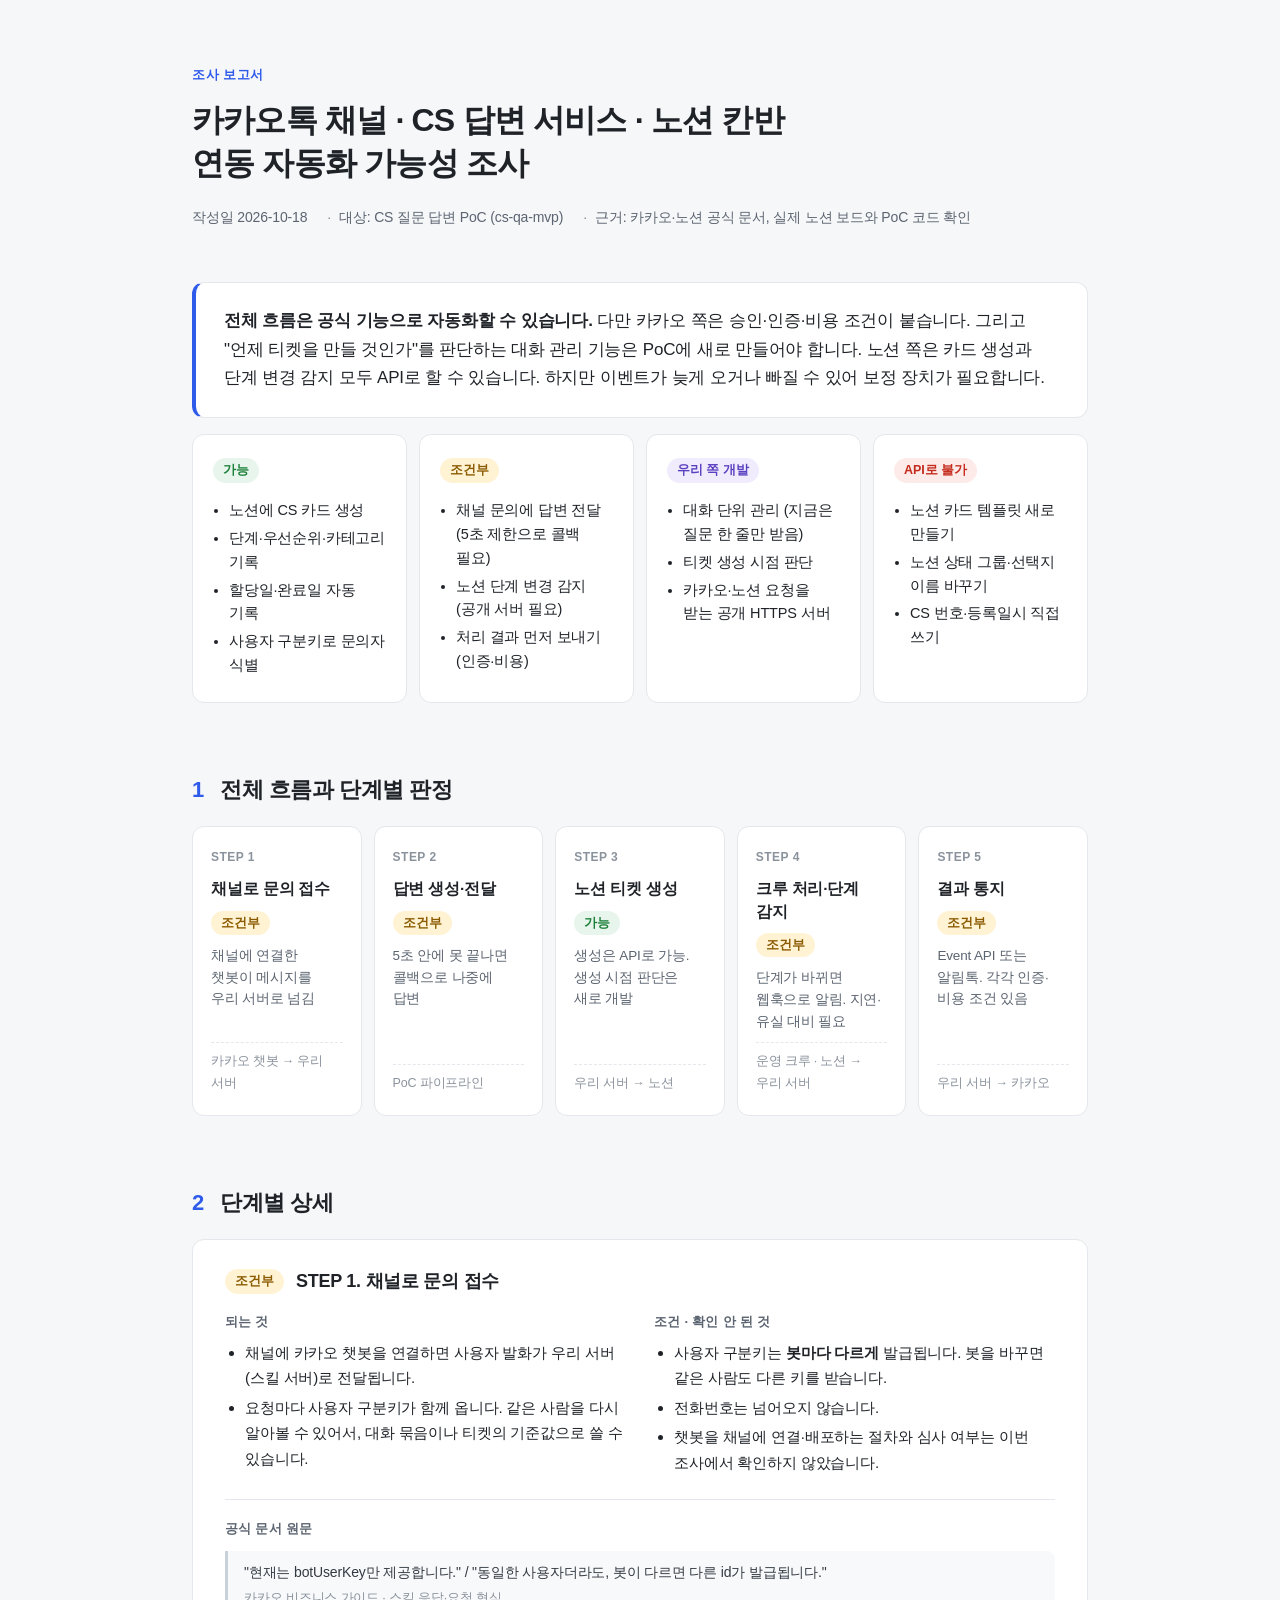
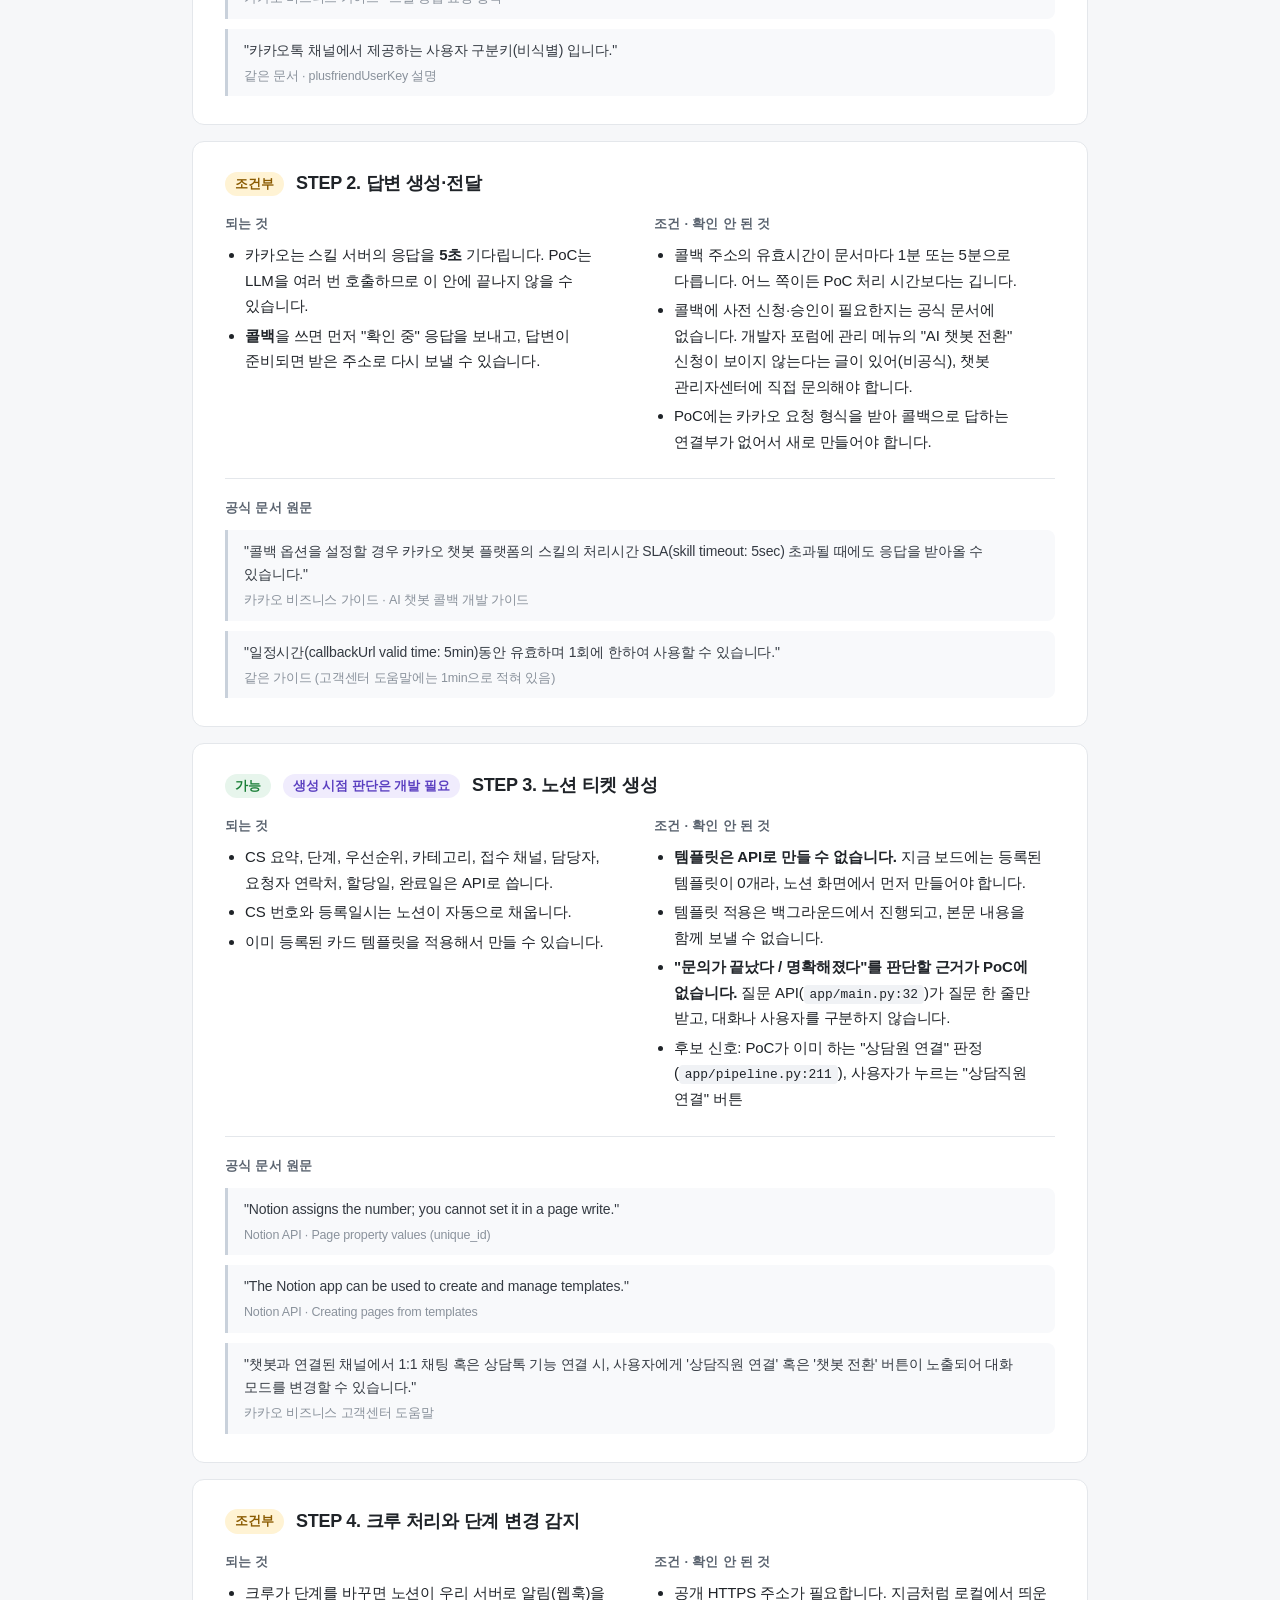
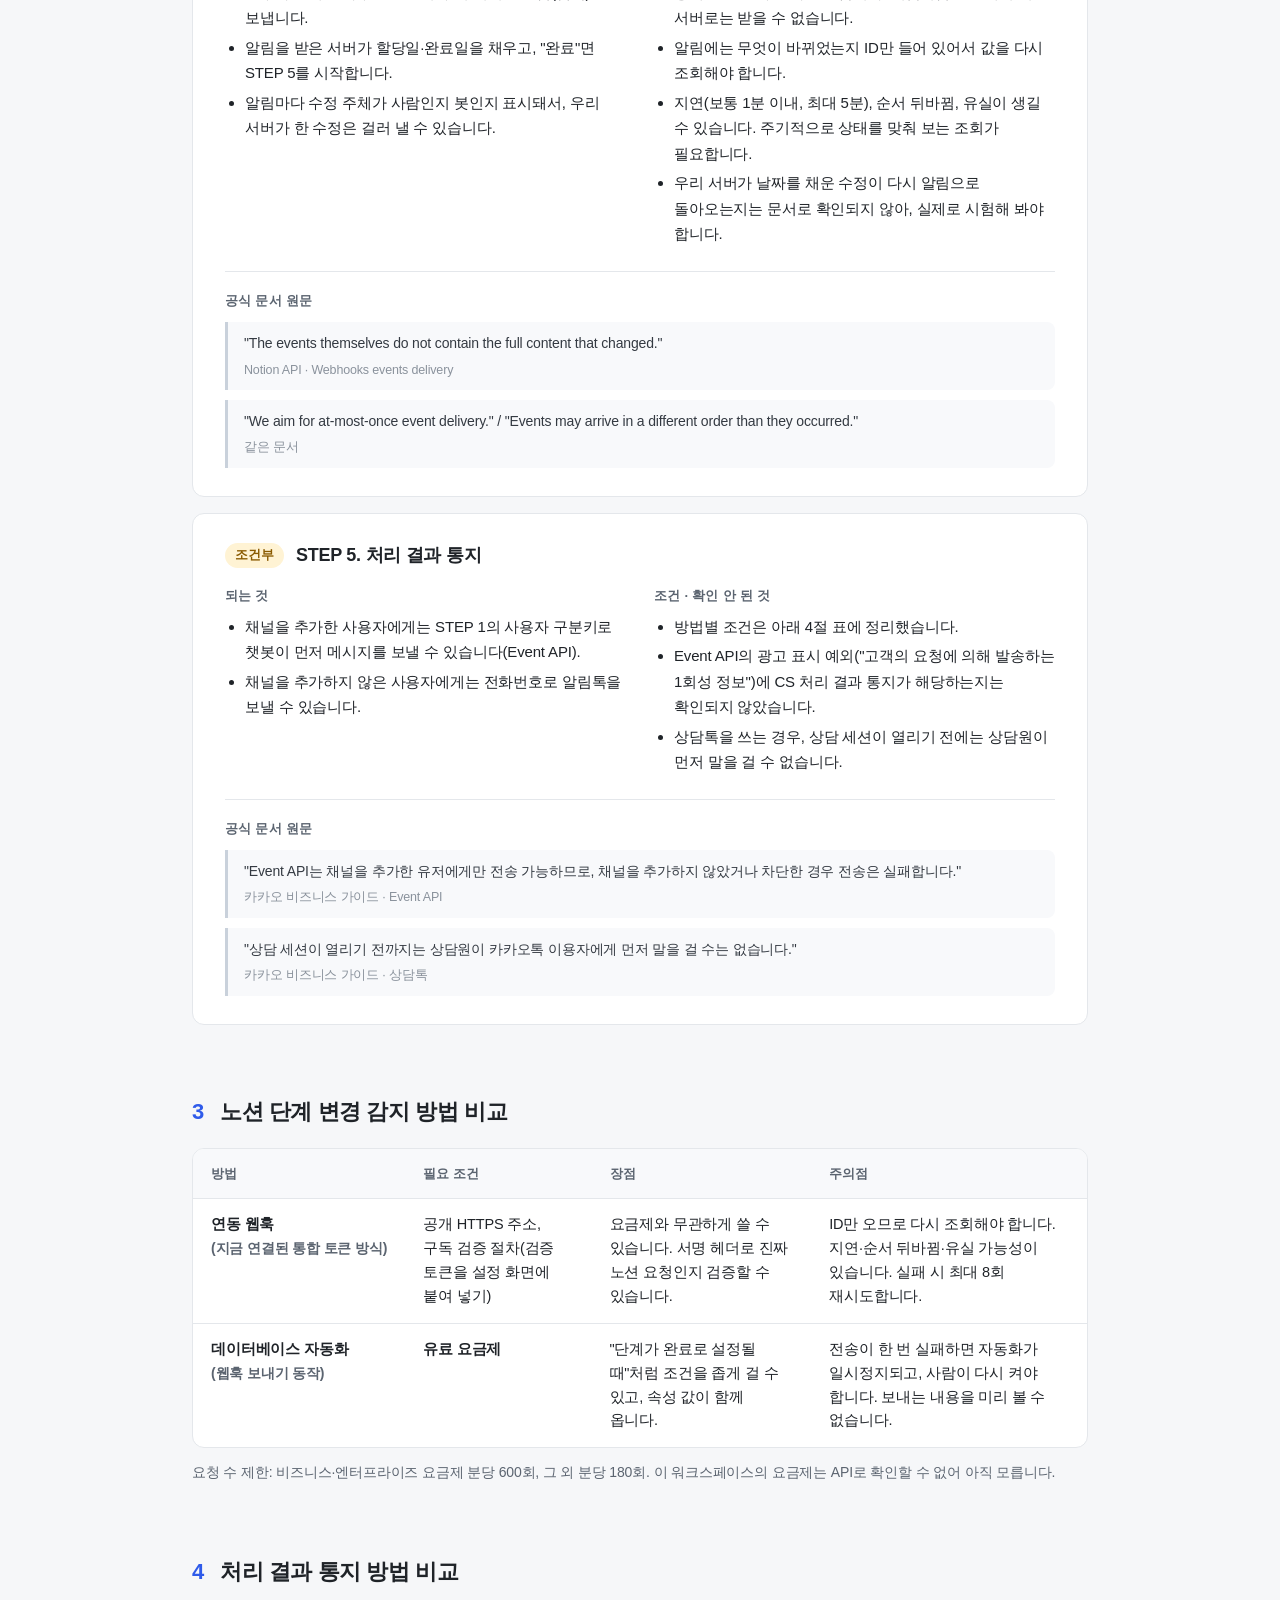
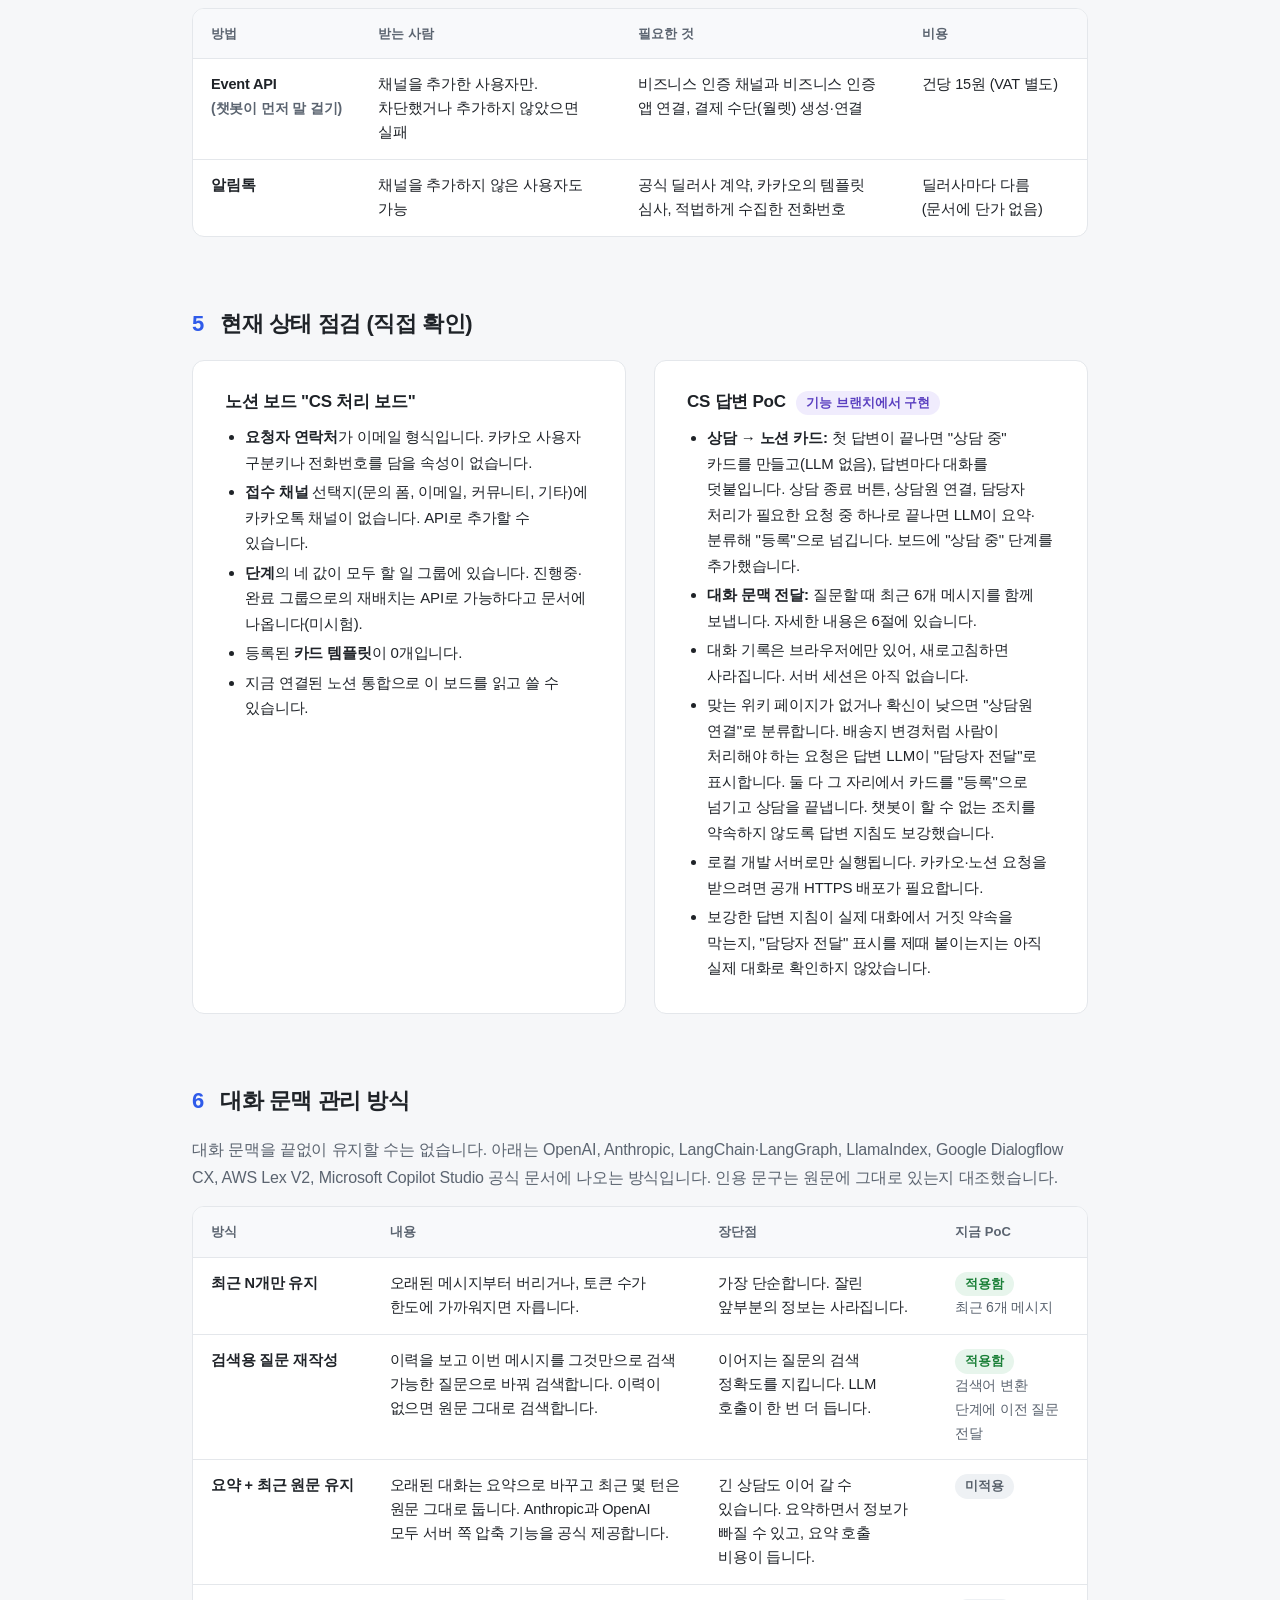
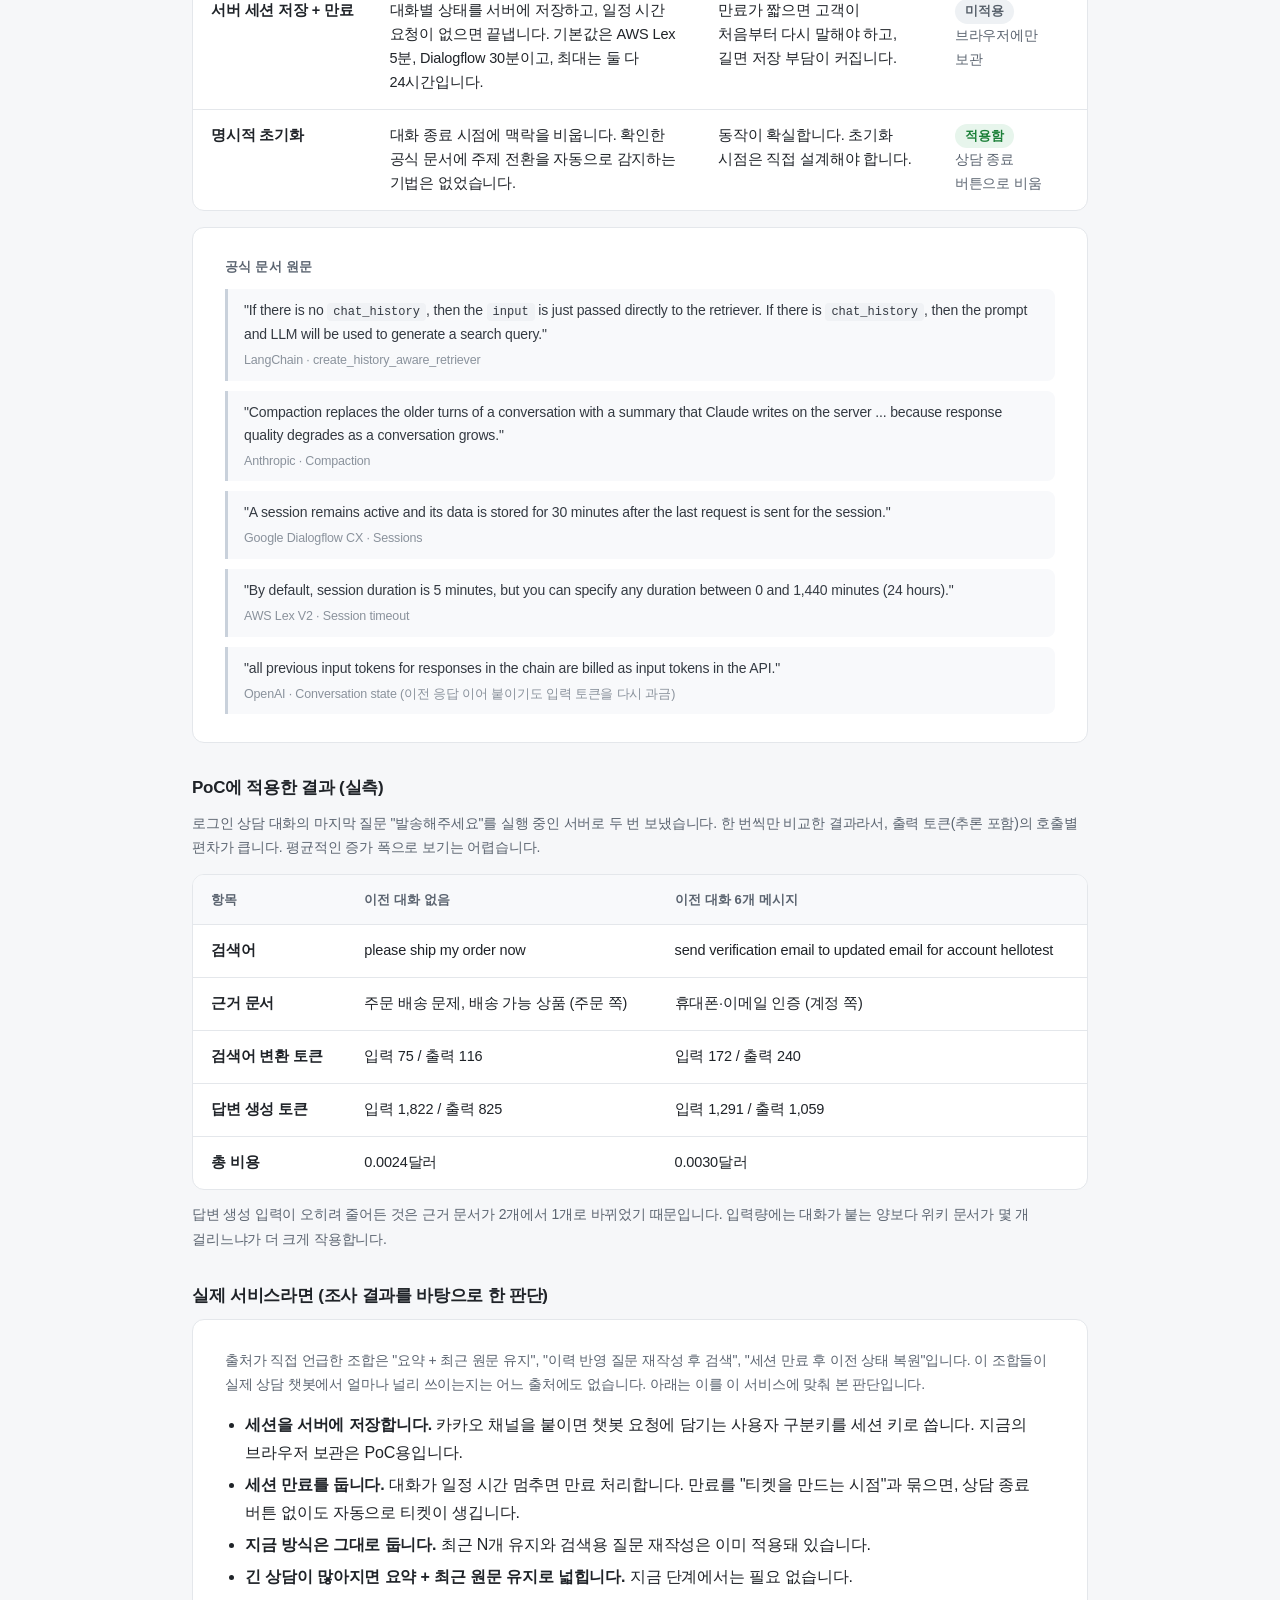
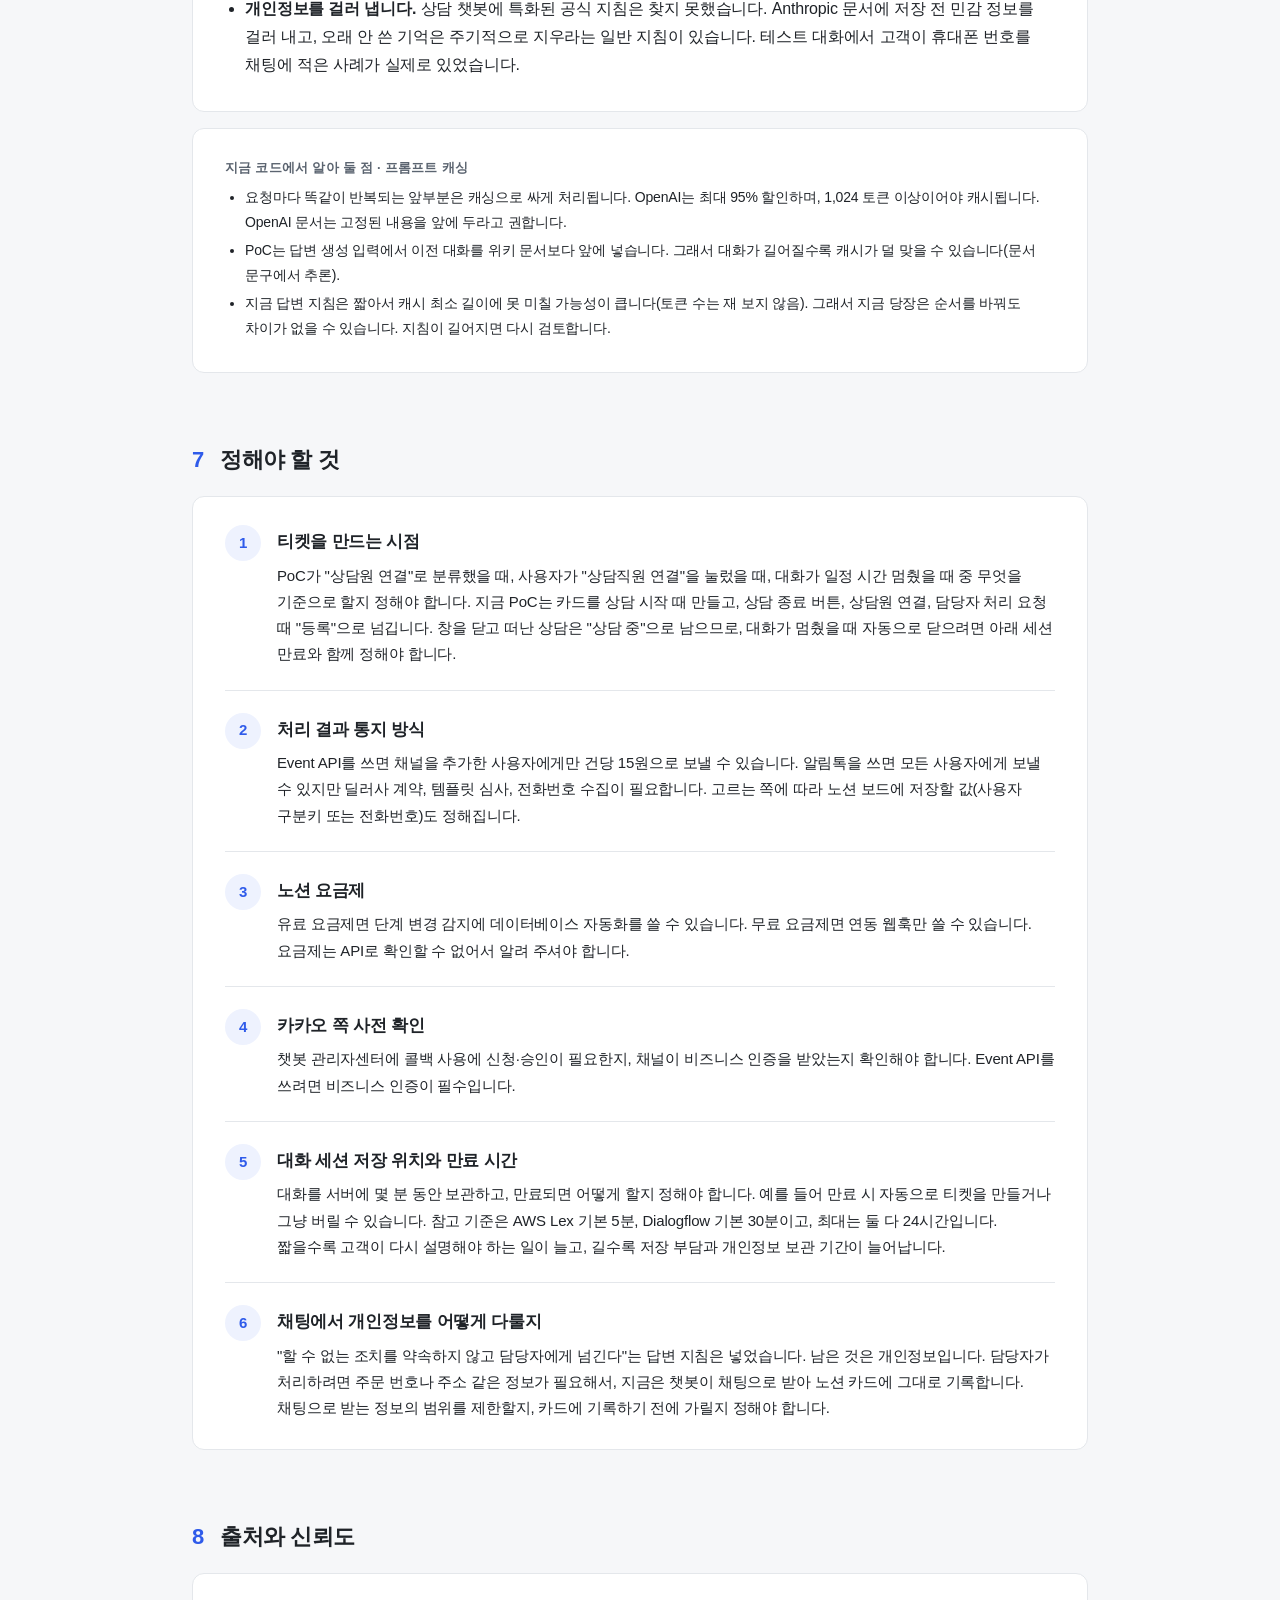
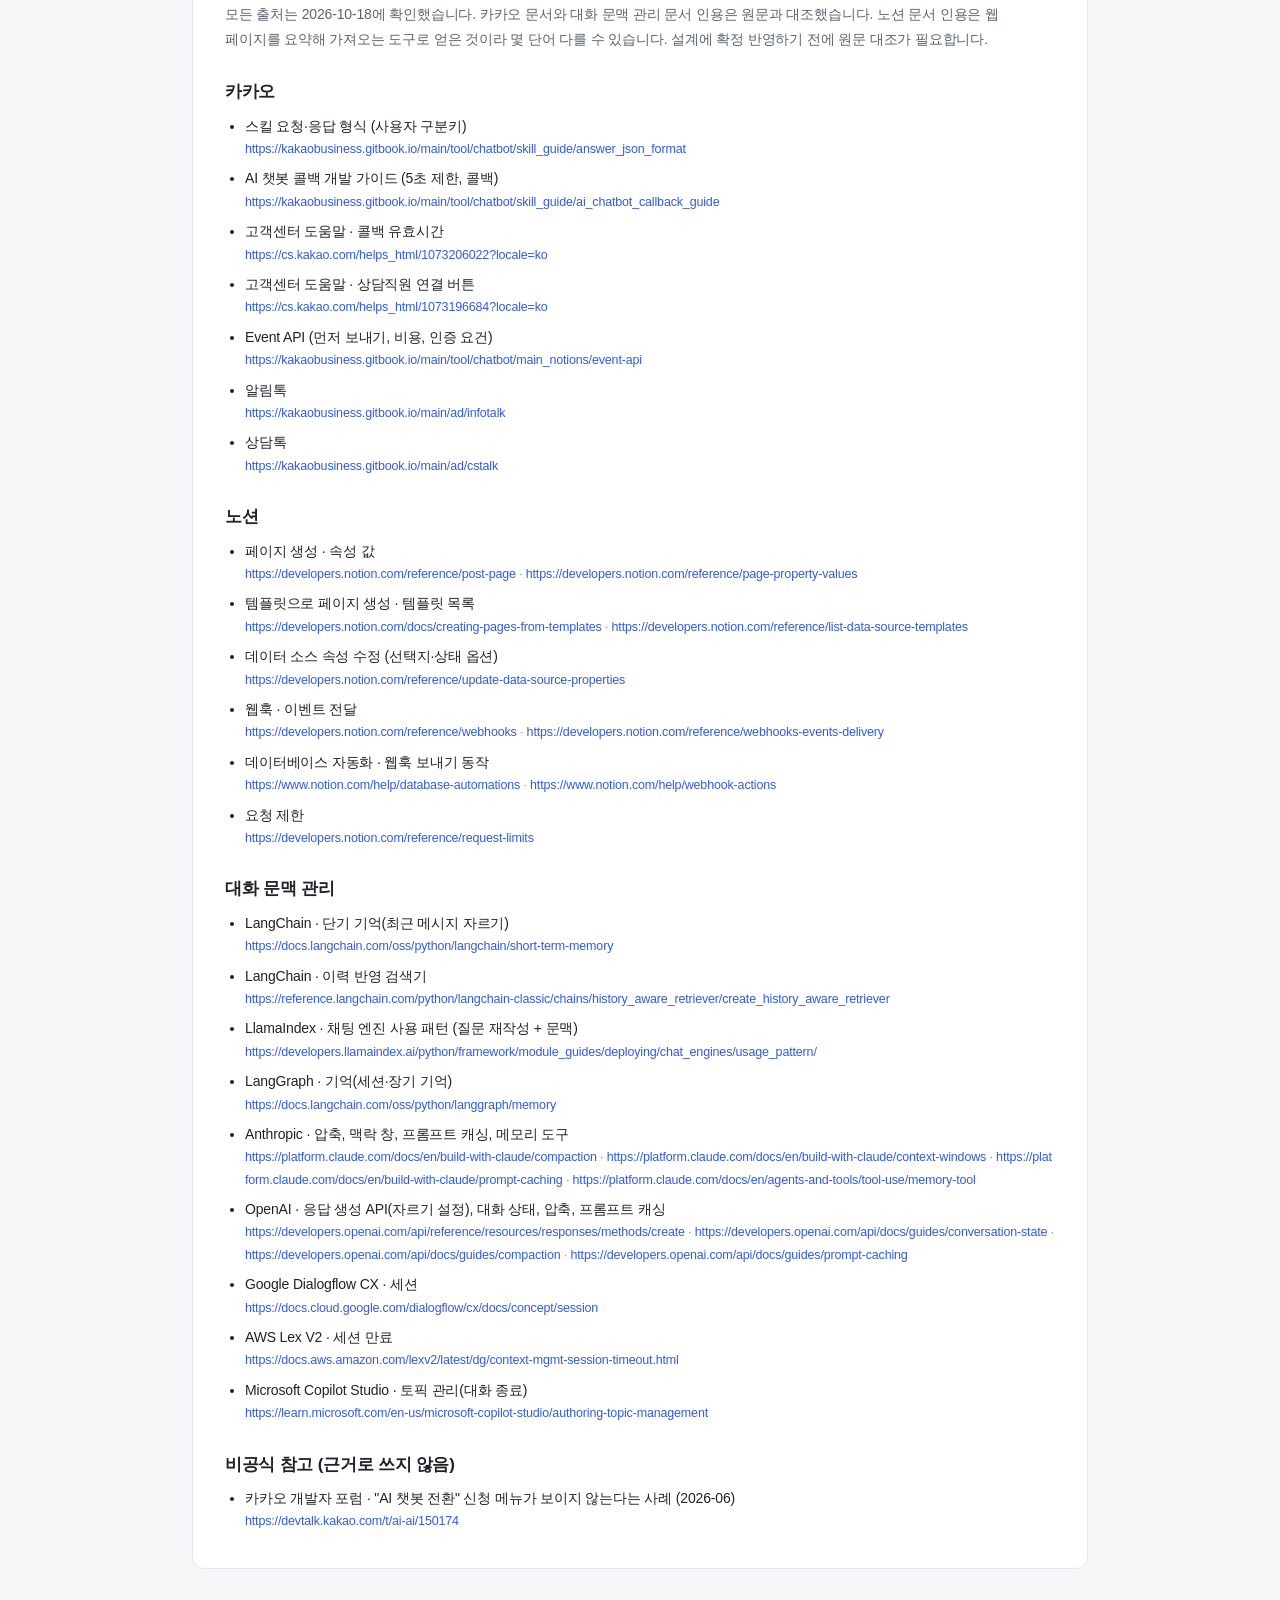
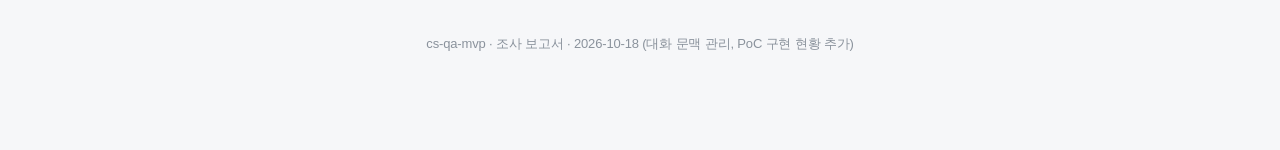
==== commit 3975a376: "docs: 보고서에 카드 수명 흐름과 개인정보 결정 사항 반영 Co-Authored-By: Claude Opus 5.5 <noreply@anthropic.com>" ====
--- a/docs/cs-automation-report.html
+++ b/docs/cs-automation-report.html
@@ -453,12 +453,12 @@
     <div class="card">
       <h3>CS 답변 PoC <span class="badge dev" style="margin-left:6px">기능 브랜치에서 구현</span></h3>
       <ul class="small">
-        <li><strong>상담 종료 → 노션 티켓:</strong> 채팅 화면의 "상담 종료" 버튼을 누르면 LLM이 대화를 요약·분류해 CS 처리 보드에 카드를 만듭니다. 챗봇 답변이 상담원 연결로 분류되면 버튼 없이 바로 만듭니다.</li>
+        <li><strong>상담 → 노션 카드:</strong> 첫 답변이 끝나면 "상담 중" 카드를 만들고(LLM 없음), 답변마다 대화를 덧붙입니다. 상담 종료 버튼, 상담원 연결, 담당자 처리가 필요한 요청 중 하나로 끝나면 LLM이 요약·분류해 "등록"으로 넘깁니다. 보드에 "상담 중" 단계를 추가했습니다.</li>
         <li><strong>대화 문맥 전달:</strong> 질문할 때 최근 6개 메시지를 함께 보냅니다. 자세한 내용은 6절에 있습니다.</li>
         <li>대화 기록은 브라우저에만 있어, 새로고침하면 사라집니다. 서버 세션은 아직 없습니다.</li>
-        <li>맞는 위키 페이지가 없거나 확신이 낮으면 "상담원 연결"로 분류합니다. 이때 화면이 그때까지의 대화로 티켓을 바로 만들어 담당자에게 넘기고 상담을 끝냅니다.</li>
+        <li>맞는 위키 페이지가 없거나 확신이 낮으면 "상담원 연결"로 분류합니다. 배송지 변경처럼 사람이 처리해야 하는 요청은 답변 LLM이 "담당자 전달"로 표시합니다. 둘 다 그 자리에서 카드를 "등록"으로 넘기고 상담을 끝냅니다. 챗봇이 할 수 없는 조치를 약속하지 않도록 답변 지침도 보강했습니다.</li>
         <li>로컬 개발 서버로만 실행됩니다. 카카오·노션 요청을 받으려면 공개 HTTPS 배포가 필요합니다.</li>
-        <li>문맥이 이어지자 챗봇이 "인증 코드를 발송하겠습니다"처럼 실제로 할 수 없는 조치를 약속하는 문제가 확인됐습니다. 답변 지침 보강이 필요합니다.</li>
+        <li>보강한 답변 지침이 실제 대화에서 거짓 약속을 막는지, "담당자 전달" 표시를 제때 붙이는지는 아직 실제 대화로 확인하지 않았습니다.</li>
       </ul>
     </div>
   </div>
@@ -566,7 +566,7 @@
       <div class="n">1</div>
       <div>
         <h3>티켓을 만드는 시점</h3>
-        <p>PoC가 "상담원 연결"로 분류했을 때, 사용자가 "상담직원 연결"을 눌렀을 때, 대화가 일정 시간 멈췄을 때 중 무엇을 기준으로 할지 정해야 합니다. 지금 PoC는 상담 종료 버튼을 누를 때와 상담원 연결로 분류됐을 때 만듭니다. 대화가 멈췄을 때를 추가하려면 아래 세션 만료와 함께 정해야 합니다.</p>
+        <p>PoC가 "상담원 연결"로 분류했을 때, 사용자가 "상담직원 연결"을 눌렀을 때, 대화가 일정 시간 멈췄을 때 중 무엇을 기준으로 할지 정해야 합니다. 지금 PoC는 카드를 상담 시작 때 만들고, 상담 종료 버튼, 상담원 연결, 담당자 처리 요청 때 "등록"으로 넘깁니다. 창을 닫고 떠난 상담은 "상담 중"으로 남으므로, 대화가 멈췄을 때 자동으로 닫으려면 아래 세션 만료와 함께 정해야 합니다.</p>
       </div>
     </div>
     <div class="decision">
@@ -600,8 +600,8 @@
     <div class="decision">
       <div class="n">6</div>
       <div>
-        <h3>챗봇이 할 수 없는 조치를 약속하지 않게 하기</h3>
-        <p>답변 지침에 "직접 처리할 수 없는 조치(코드 발송, 정보 변경)는 약속하지 말고 상담원 연결을 안내한다", "개인정보를 채팅에 적어 달라고 요청하지 않는다"를 넣을지 정해야 합니다. 넣으면 대화가 덜 매끄러워 보일 수 있지만, 고객에게 거짓 약속을 하지 않게 됩니다.</p>
+        <h3>채팅에서 개인정보를 어떻게 다룰지</h3>
+        <p>"할 수 없는 조치를 약속하지 않고 담당자에게 넘긴다"는 답변 지침은 넣었습니다. 남은 것은 개인정보입니다. 담당자가 처리하려면 주문 번호나 주소 같은 정보가 필요해서, 지금은 챗봇이 채팅으로 받아 노션 카드에 그대로 기록합니다. 채팅으로 받는 정보의 범위를 제한할지, 카드에 기록하기 전에 가릴지 정해야 합니다.</p>
       </div>
     </div>
   </div>
